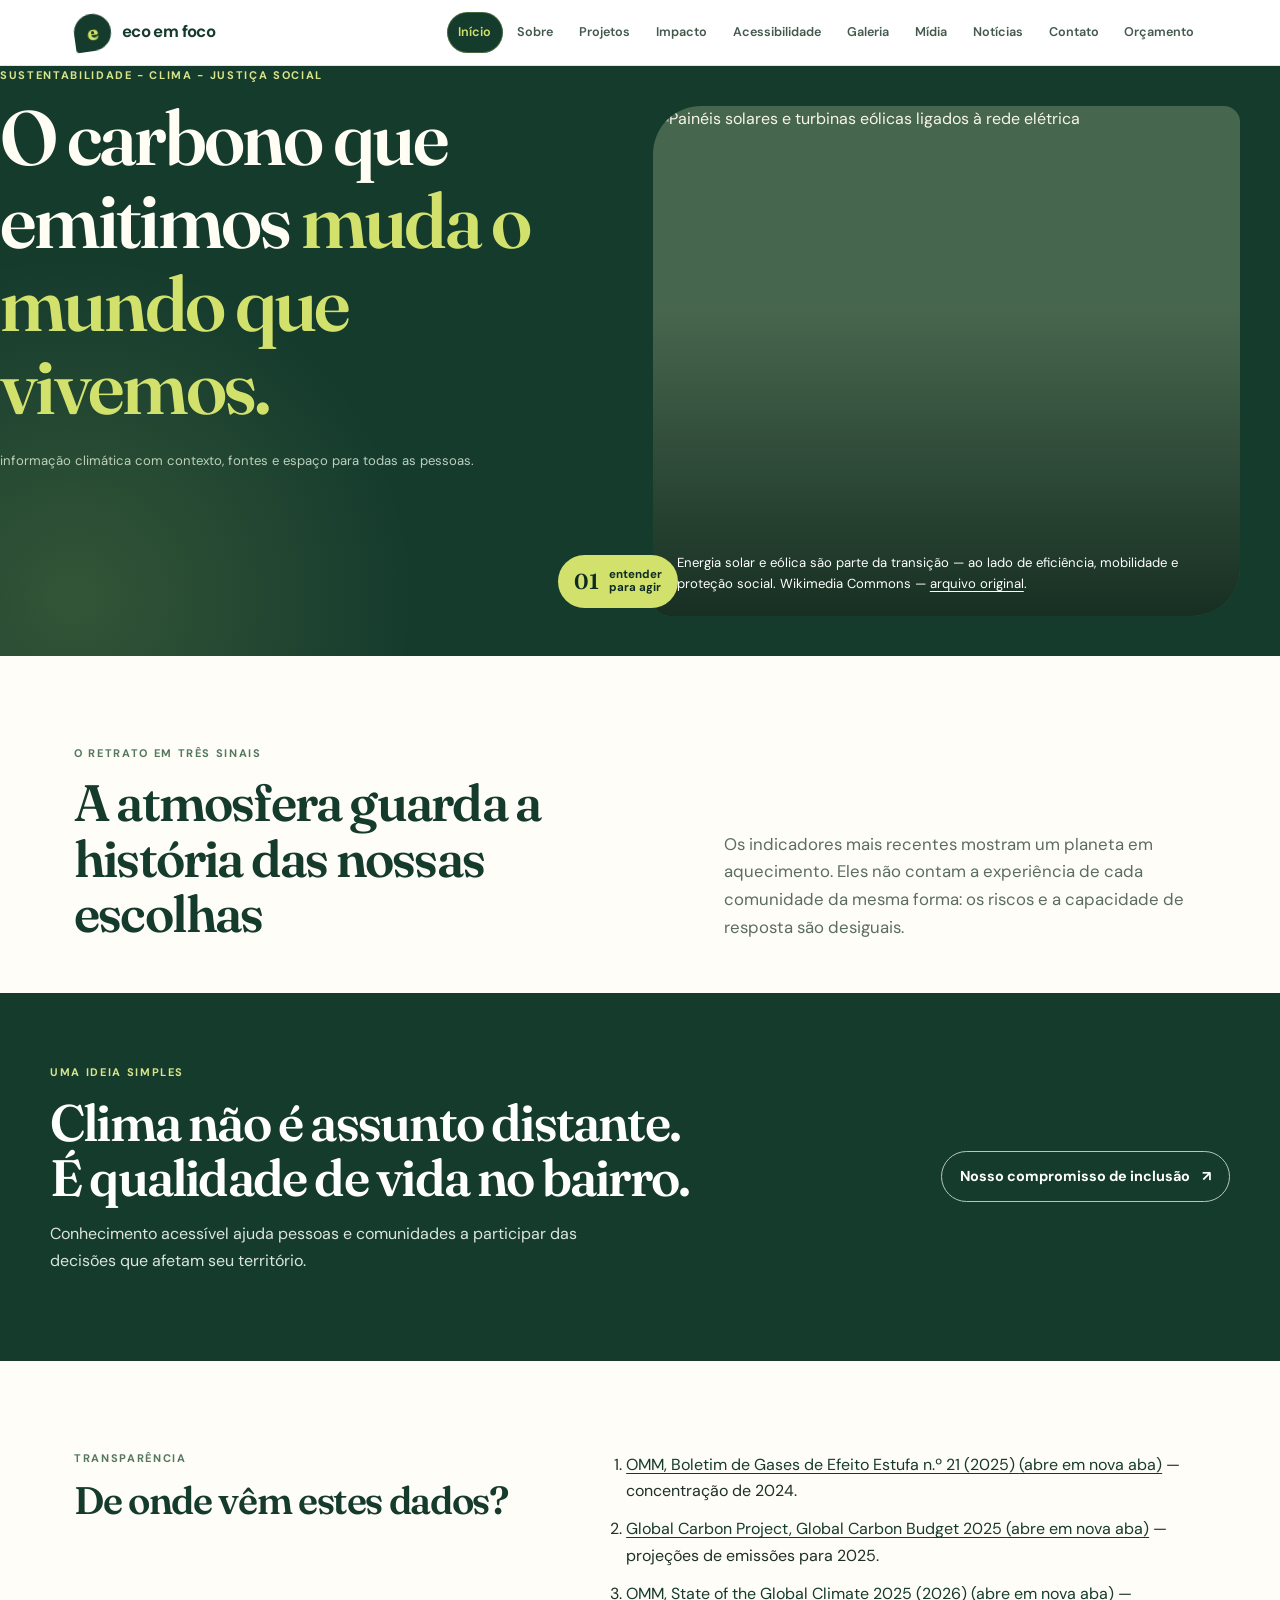
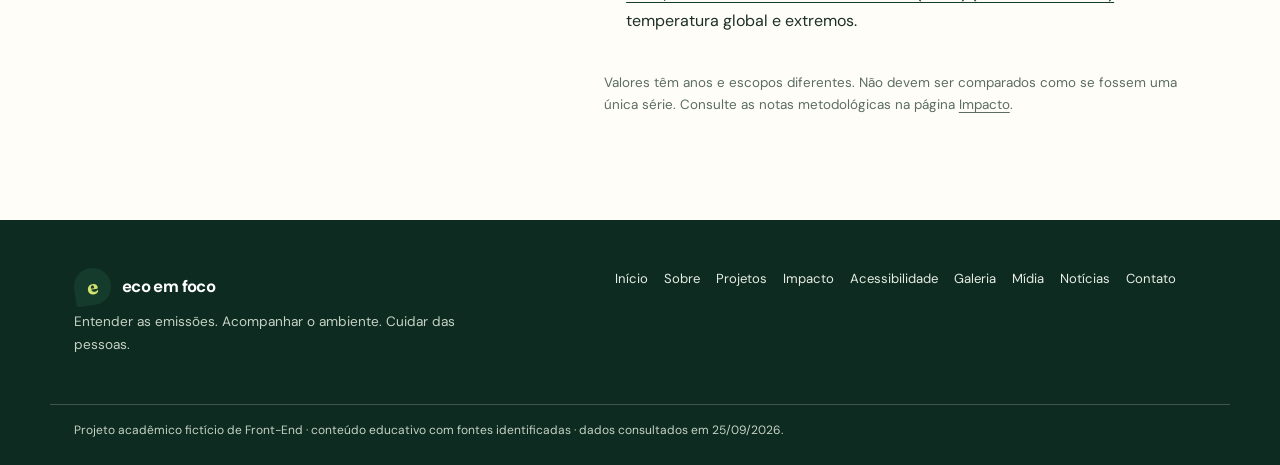
==== index.html @ b11e83d2 "adicionado link para orcamento" ====
<!doctype html>
<html lang="pt-BR">
  <head>

    <meta charset="utf-8" />
    <meta name="viewport" content="width=device-width, initial-scale=1" />
    <meta
      name="description"
      content="Eco em Foco: educação sobre emissões de carbono, ambiente e impacto social."
    />
    
    <meta name="theme-color" content="#153b2d" />
    <title>Início | Eco em Foco</title>

    <link rel="stylesheet" href="css/styles.css" />
    </head>
  <body>
    <a class="skip-link" href="#conteudo">Ir para o conteúdo principal</a>

    <header class="site-header">
      <div class="header-inner">
        <a
          class="brand"
          href="index.html"
          aria-label="Eco em Foco, página inicial"
          ><span class="brand-mark" aria-hidden="true">e</span
          ><span class="brand-text">eco em foco</span></a
        >
        <details class="mobile-nav" open>
          <summary>Menu de navegação</summary>
          <nav
            class="main-nav"
            id="menu-principal"
            aria-label="Navegação principal"
          >
            <a href="index.html" aria-current="page">Início</a>
            <a href="sobre.html">Sobre</a>
            <a href="projetos.html">Projetos</a>
            <a href="impacto.html">Impacto</a>
            <a href="acessibilidade.html">Acessibilidade</a>
            <a href="galeria.html">Galeria</a>
            <a href="midia.html">Mídia</a>
            <a href="noticias.html">Notícias</a>
            <a href="contato.html">Contato</a>
             <a href="orcamento_hospedagem.html">Orçamento</a>
          </nav>
        </details>
      </div>
    </header>
    <main id="conteudo" tabindex="-1">
      <section class="hero" aria-labelledby="hero-title">

        <div class="hero-title">
          <p class="eyebrow">Sustentabilidade - Clima - Justiça social</p>

          <h1 id="hero-title">
            O carbono que emitimos <em>muda o mundo que vivemos.</em>
          </h1>

          <p class="hero-note">
            informação climática com contexto, fontes e espaço para todas as
            pessoas.
          </p>
        </div>

        <figure class="hero-photo">
          <img
            src="https://commons.wikimedia.org/wiki/Special:FilePath/Renewable_Energy_on_the_Grid.jpg"
            alt="Painéis solares e turbinas eólicas ligados à rede elétrica"
            width="886"
            height="621"
          />
          <figcaption>
            Energia solar e eólica são parte da transição — ao lado de
            eficiência, mobilidade e proteção social.
            Wikimedia Commons —
            <a
              href="https://commons.wikimedia.org/wiki/File:Renewable_Energy_on_the_Grid.jpg"
              >arquivo original</a
            >.
          </figcaption>
        </figure>

        <p class="hero-stamp">
          <span aria-hidden="true">01</span
          ><span>entender<br />para agir</span>
        </p>
      </section>
      <section class="section intro-grid" aria-labelledby="intro-title">
        <div>
          <p class="eyebrow eyebrow-dark">O retrato em três sinais</p>
          <h2 id="intro-title">
            A atmosfera guarda a história das nossas escolhas
          </h2>
        </div>

        <p class="section-lede">
          Os indicadores mais recentes mostram um planeta em aquecimento. Eles
          não contam a experiência de cada comunidade da mesma forma: os riscos
          e a capacidade de resposta são desiguais.
        </p>
      </section>
      <section class="section dark-band" aria-labelledby="clima-bairro-title">
        <div>
          <p class="eyebrow">Uma ideia simples</p>
          <h2 id="clima-bairro-title">
            Clima não é assunto distante. É qualidade de vida no bairro.
          </h2>
          <p>
            Conhecimento acessível ajuda pessoas e comunidades a participar das
            decisões que afetam seu território.
          </p>
        </div>
        <a class="button button-outline" href="acessibilidade.html"
          >Nosso compromisso de inclusão <span aria-hidden="true">↗</span></a
        >
      </section>

      <section
        class="section source-strip"
        id="fontes"
        aria-labelledby="sources-title"
      >
        <div>
          <p class="eyebrow eyebrow-dark">Transparência</p>
          <h2 id="sources-title">De onde vêm estes dados?</h2>
        </div>
        <ol class="source-list">
          <li>
            <a
              href="https://wmo.int/resources/publication-series/greenhouse-gas-bulletin/wmo-greenhouse-gas-bulletin-no-21"
              target="_blank"
              rel="noopener noreferrer"
              >OMM, Boletim de Gases de Efeito Estufa n.º 21 (2025)
              <span class="visually-hidden">(abre em nova aba)</span></a
            >
            — concentração de 2024.
          </li>
          <li>
            <a
              href="https://globalcarbonbudget.org/fossil-fuel-co2-emissions-hit-record-high-in-2025/"
              target="_blank"
              rel="noopener noreferrer"
              >Global Carbon Project, Global Carbon Budget 2025
              <span class="visually-hidden">(abre em nova aba)</span></a
            >
            — projeções de emissões para 2025.
          </li>
          <li>
            <a
              href="https://wmo.int/publication-series/state-of-global-climate/state-of-global-climate-2025"
              target="_blank"
              rel="noopener noreferrer"
              >OMM, State of the Global Climate 2025 (2026)
              <span class="visually-hidden">(abre em nova aba)</span></a
            >
            — temperatura global e extremos.
          </li>
        </ol>
        <p class="small-note">
          Valores têm anos e escopos diferentes. Não devem ser comparados como
          se fossem uma única série. Consulte as notas metodológicas na página
          <a href="impacto.html">Impacto</a>.
        </p>
      </section>
    </main>

    <footer class="site-footer">
      <div class="footer-inner">
        <div>
          <a
            class="brand footer-brand"
            href="index.html"
            aria-label="Eco em Foco, página inicial"
            ><span class="brand-mark" aria-hidden="true">e</span
            ><span class="brand-text">eco em foco</span></a
          >
          <p>
            Entender as emissões. Acompanhar o ambiente. Cuidar das pessoas.
          </p>
        </div>

        <nav class="footer-links" aria-label="Navegação no rodapé">
          <a href="index.html" aria-current="page">Início</a>
          <a href="sobre.html">Sobre</a>
          <a href="projetos.html">Projetos</a>
          <a href="impacto.html">Impacto</a>
          <a href="acessibilidade.html">Acessibilidade</a>
          <a href="galeria.html">Galeria</a>
          <a href="midia.html">Mídia</a>
          <a href="noticias.html">Notícias</a>
          <a href="contato.html">Contato</a>
        </nav>
      </div>
      <div class="footer-bottom">
        Projeto acadêmico fictício de Front-End · conteúdo educativo com fontes
        identificadas · dados consultados em 25/09/2026.
      </div>
    </footer>
  </body>
</html>
---- css/styles.css ----
/*
  Eco em Foco — CSS global
  Este arquivo organiza a aparência do site em blocos.
  Cada seção abaixo explica uma parte da página e como ela funciona.
*/

/*
  1) Importação de fontes e variáveis
  Aqui definimos a paleta de cores e os tipos usados no projeto.
  O tema é verde e terracota, com sensação de natureza, clima e acolhimento.
*/
@import url('https://fonts.googleapis.com/css2?family=DM+Sans:wght@400;500;600;700&family=Fraunces:opsz,wght@9..144,500;9..144,600;9..144,700&display=swap');

:root {
  --forest: #153b2d;
  --forest-deep: #0e2b21;
  --leaf: #53785e;
  --cream: #f6f3e9;
  --paper: #fffdf7;
  --mist: #e8eee5;
  --ink: #1d3027;
  --muted: #5b6d62;
  --lime: #d2e16c;
  --rust: #b95d3f;
  --line: #d5ddcf;
  --serif: 'Fraunces', Georgia, serif;
  --sans: 'DM Sans', Arial, sans-serif;
  --content: 1180px;
  --ease: cubic-bezier(.23, 1, .32, 1);
}

/*
  2) Reset e base da página
  Este bloco limpa margens e paddings padrões do navegador.
  Também define a fonte principal e a cor de fundo do site.
*/
* {
  box-sizing: border-box;
}

html {
  scroll-behavior: smooth;
  scroll-padding-top: 6rem;
}

body {
  margin: 0;
  background: var(--paper);
  color: var(--ink);
  font: 400 16px/1.65 var(--sans);
}

img,
video,
iframe {
  max-width: 100%;
}

img {
  display: block;
}

a {
  color: inherit;
  text-underline-offset: .2em;
}

button,
input,
select,
textarea {
  font: inherit;
}

button,
a,
input,
select,
textarea {
  touch-action: manipulation;
}

:focus-visible {
  outline: 3px solid #a14827;
  outline-offset: 4px;
  border-radius: 3px;
}

::selection {
  background: var(--lime);
  color: var(--forest-deep);
}

/*
  3) Skip link
  Esse atalho ajuda quem usa teclado a pular direto para o conteúdo principal.
  Sem ele, a navegação por teclado fica mais cansativa.
*/
.skip-link {
  position: absolute;
  left: 1rem;
  top: -8rem;
  z-index: 100;
  background: var(--lime);
  color: var(--forest-deep);
  padding: .8rem 1rem;
  font-weight: 700;
}

.skip-link:focus {
  top: 1rem;
}

/*
  4) Cabeçalho e navegação principal
  O header fica fixo no topo para manter o menu sempre acessível.
*/
.site-header {
  position: sticky;
  top: 0;
  z-index: 30;
  background: rgba(255, 255, 255, 0.96);
  border-bottom: 1px solid rgba(19, 61, 47, 0.12);
  backdrop-filter: blur(12px);
}

.header-inner {
  max-width: var(--content);
  margin: auto;
  /* O padding cria espaço entre o conteúdo e as bordas do cabeçalho. */
  padding: .75rem 1.5rem;
  /* O display flex coloca a marca e o menu na mesma linha. */
  display: flex;
  /* align-items center alinha os elementos pelo centro vertical. */
  align-items: center;
  /* Separa a marca do menu e distribui o espaço disponível. */
  justify-content: space-between;
  gap: 2rem;
}

.brand {
  /* inline-flex mantém a marca em linha e permite alinhar seus elementos internos. */
  display: inline-flex;
  align-items: center;
  /* gap cria distância entre o símbolo e o nome do site. */
  gap: .7rem;
  /* margin-right auto empurra o menu para o lado direito. */
  margin-right: auto;
  text-decoration: none;
  color: var(--forest);
  font-weight: 700;
  letter-spacing: -.04em;
}

.brand-mark {
  display: grid;
  place-items: center;
  width: 2.3rem;
  height: 2.3rem;
  border-radius: 50% 50% 50% 8%;
  background: var(--forest);
  color: var(--lime);
  font: 700 1.3rem var(--serif);
  transform: rotate(-8deg);
}

.brand-text {
  font-size: 1.05rem;
}

.main-nav {
  /* flex organiza os links do menu lado a lado. */
  display: flex;
  align-items: center;
  /* gap controla o pequeno espaço entre cada link. */
  gap: .18rem;
}

.main-nav a {
  /* padding aumenta a área clicável do link. */
  padding: .62rem .72rem;
  /* Um valor grande deixa as bordas do link arredondadas. */
  border-radius: 99px;
  color: #43594c;
  text-decoration: none;
  font-size: .79rem;
  font-weight: 600;
  transition: background .18s var(--ease), color .18s var(--ease), box-shadow .18s var(--ease);
}

.main-nav a:hover {
  background: var(--mist);
  color: var(--forest);
}

.main-nav a[aria-current="page"] {
  background: var(--forest);
  color: var(--lime);
  box-shadow: inset 0 0 0 1px rgba(210, 225, 108, .25);
}

.main-nav a[aria-current="page"]:hover {
  background: var(--forest);
  color: var(--lime);
}

.nav-toggle {
  display: none;
  border: 1px solid var(--line);
  border-radius: 99px;
  padding: .58rem .85rem;
  background: var(--paper);
  color: var(--forest);
  font-weight: 700;
}

/*
  5) Tipografia e layout geral
  Aqui ajustamos títulos, parágrafos, rótulos e limites de largura das seções.
  Isso cria uma leitura mais confortável e uniforme em todas as páginas.
*/
main {
  min-height: 60vh;
}

.container {
  width: min(var(--content), 100% - 3rem);
  margin-inline: auto;
}

.eyebrow {
  margin: 0 0 .85rem;
  color: #d9e58a;
  font-size: .69rem;
  font-weight: 700;
  letter-spacing: .15em;
  text-transform: uppercase;
}

.eyebrow-dark {
  color: var(--leaf);
}

h1,
h2,
h3 {
  font-family: var(--serif);
  font-weight: 600;
  line-height: 1.08;
  letter-spacing: -.035em;
  color: var(--forest);
}

h1 {
  font-size: clamp(2.8rem, 6.1vw, 5.4rem);
  max-width: 16ch;
  margin: .2rem 0 1.3rem;
}

h2 {
  font-size: clamp(2rem, 4vw, 3.2rem);
  margin: .25rem 0 1rem;
}

h3 {
  font-size: 1.45rem;
  margin: .3rem 0 .7rem;
}

p {
  margin: .4rem 0 1rem;
}

.small-note {
  color: var(--muted);
  font-size: .84rem;
}

.section {
  max-width: var(--content);
  margin: 0 auto;
  padding: 5.5rem 1.5rem;
}

.page-hero {
  max-width: var(--content);
  margin: auto;
  padding: 5.2rem 1.5rem 3.2rem;
  background: radial-gradient(ellipse at 88% 12%, rgba(210, 225, 108, .28), transparent 34%);
}

.page-hero h1 {
  font-size: clamp(2.7rem, 5.5vw, 4.6rem);
  max-width: 18ch;
}

.page-intro {
  max-width: 62ch;
  color: var(--muted);
  font-size: 1.12rem;
}

/*
  6) Hero da página inicial
  O hero é o grande bloco de apresentação do site.
  Ele combina texto, imagem e etiqueta para dar visibilidade ao tema principal.
*/
.hero {
  position: relative;
  overflow: hidden;
  /* O grid divide o hero em uma área de texto e outra de imagem. */
  display: grid;
  grid-template-columns: 1.02fr .98fr;
  /* min-height evita que o bloco fique baixo demais em telas grandes. */
  min-height: 590px;
  background: var(--forest);
  color: #f8f5e9;
}

.hero::before {
  content: "";
  position: absolute;
  inset: 0 52% 0 0;
  background: radial-gradient(circle at 12% 90%, rgba(210, 225, 108, .16), transparent 45%);
  pointer-events: none;
}

.hero-copy {
  position: relative;
  z-index: 1;
  align-self: center;
  max-width: 760px;
  padding: 5rem max(2rem, calc((100vw - var(--content)) / 2)) 5rem max(1.5rem, calc((100vw - var(--content)) / 2));
}

.hero h1 {
  color: #fffdf4;
  max-width: 11ch;
  font-size: clamp(3rem, 6vw, 5.6rem);
}

.hero h1 em {
  color: var(--lime);
  font-style: normal;
}

.hero-lede {
  max-width: 50ch;
  color: #e4ecde;
  font-size: 1.08rem;
}

.hero-actions {
  display: flex;
  align-items: center;
  flex-wrap: wrap;
  gap: 1.2rem;
  margin: 1.8rem 0;
}

.hero-note {
  color: #becfc0;
  font-size: .82rem;
}

.hero-photo {
  position: relative;
  min-height: 470px;
  margin: 2.5rem 2.5rem 2.5rem 0;
  overflow: hidden;
  border-radius: 3rem 1rem 3rem 1rem;
  background: #47664e;
}

.hero-photo::after {
  content: "";
  position: absolute;
  inset: 40% 0 0;
  background: linear-gradient(transparent, rgba(7, 29, 20, .75));
}

.hero-photo img {
  width: 100%;
  height: 100%;
  position: absolute;
  inset: 0;
  object-fit: cover;
}

.hero-photo figcaption {
  position: absolute;
  z-index: 1;
  left: 1.5rem;
  right: 1.5rem;
  bottom: 1.3rem;
  color: white;
  font-size: .82rem;
}

.hero-stamp {
  position: absolute;
  right: 47%;
  bottom: 2rem;
  z-index: 2;
  display: flex;
  align-items: center;
  gap: .65rem;
  padding: .8rem 1rem;
  background: var(--lime);
  color: var(--forest-deep);
  border-radius: 999px;
  font-size: .72rem;
  font-weight: 700;
  line-height: 1.15;
}

.hero-stamp span:first-child {
  font: 600 1.35rem var(--serif);
}

/*
  7) Botões e links de ação
  Esses estilos deixam ações importantes destacadas e fáceis de clicar.
  Eles servem para chamar atenção para páginas, links e chamadas de ação.
*/
.button {
  display: inline-flex;
  align-items: center;
  justify-content: center;
  gap: .7rem;
  min-height: 48px;
  padding: .78rem 1.15rem;
  border: 1px solid transparent;
  border-radius: 99px;
  font-size: .9rem;
  font-weight: 700;
  text-decoration: none;
  cursor: pointer;
  transition: transform .16s var(--ease), background .18s var(--ease), color .18s var(--ease);
}

.button:active {
  transform: scale(.97);
}

.button-light {
  background: var(--lime);
  color: var(--forest-deep);
}

.button-light:hover {
  background: #e2ee90;
}

.button-dark {
  background: var(--forest);
  color: #fff;
}

.button-dark:hover {
  background: #275640;
}

.button-outline {
  border-color: #b4c9b7;
  color: white;
  background: transparent;
}

.button-outline:hover {
  background: rgba(255, 255, 255, .1);
}

.text-link {
  font-weight: 700;
  text-decoration: none;
}

.text-link-light {
  color: white;
}

.arrow-link {
  display: inline-flex;
  gap: .5rem;
  color: var(--forest);
  font-weight: 700;
  text-decoration: none;
}

.arrow-link:hover,
.rich-copy a:hover {
  text-decoration: underline;
}

/*
  8) Cartões e métricas
  Essa parte organiza dados e blocos de informação em cartões.
  É útil para mostrar indicadores, valores e conteúdos em coluna visualmente equilibrada.
*/
.intro-grid {
  display: grid;
  grid-template-columns: 1fr .8fr;
  gap: 3rem;
  align-items: end;
  padding-bottom: 2.2rem;
}

.intro-grid h2 {
  max-width: 18ch;
}

.section-lede {
  max-width: 55ch;
  color: var(--muted);
  font-size: 1.05rem;
}

.metrics {
  max-width: var(--content);
  margin: 0 auto;
  padding: 0 1.5rem 4.5rem;
  display: grid;
  grid-template-columns: repeat(3, 1fr);
  gap: 1rem;
}

.metric-card {
  position: relative;
  padding: 1.7rem;
  background: #f2f4eb;
  border-radius: 1.1rem;
  min-height: 255px;
}

.metric-card-accent {
  background: var(--forest);
  color: #f8f5e9;
}

.metric-index {
  display: block;
  color: var(--leaf);
  font-size: .68rem;
  font-weight: 700;
  letter-spacing: .13em;
  text-transform: uppercase;
}

.metric-card-accent .metric-index {
  color: var(--lime);
}

.metric-card strong {
  display: block;
  margin: .8rem 0 .4rem;
  color: var(--forest);
  font: 600 clamp(2.5rem, 4vw, 3.7rem)/1 var(--serif);
  letter-spacing: -.05em;
}

.metric-card-accent strong {
  color: #fff;
}

.metric-card strong small {
  font: 500 .36em var(--sans);
  letter-spacing: 0;
}

.metric-card p {
  max-width: 33ch;
  color: var(--muted);
  font-size: .9rem;
}

.metric-card-accent p {
  color: #dce6da;
}

.metric-card > a {
  font-size: .8rem;
  font-weight: 700;
  text-decoration: none;
}

.metric-card sup {
  position: absolute;
  right: 1.5rem;
  bottom: 1.5rem;
}

/*
  9) Faixas de destaque e blocos de chamada
  Essas seções ajudam a separar uma ideia forte do restante do conteúdo.
  Eles servem para reforçar valores ambientais e sociais.
*/
.split-callout {
  display: grid;
  grid-template-columns: .28fr 1fr;
  gap: 2rem;
  align-items: start;
  padding-top: 4rem;
  padding-bottom: 5.5rem;
}

.split-callout h2 {
  max-width: 21ch;
}

.split-callout p:not(.eyebrow) {
  max-width: 68ch;
  color: var(--muted);
}

.callout-mark {
  display: grid;
  place-items: center;
  width: 4.5rem;
  height: 4.5rem;
  border-radius: 50%;
  background: var(--lime);
  color: var(--forest);
  font: 2rem var(--serif);
}

.dark-band {
  max-width: none;
  padding: 4.4rem max(1.5rem, calc((100vw - var(--content)) / 2));
  background: var(--forest);
  color: white;
  display: flex;
  align-items: center;
  justify-content: space-between;
  gap: 2rem;
}

.dark-band h2 {
  max-width: 19ch;
  color: white;
}

.dark-band p:not(.eyebrow) {
  max-width: 52ch;
  color: #dbe5db;
}

.source-strip {
  display: grid;
  grid-template-columns: .8fr 1fr;
  gap: 1rem 3rem;
}

.source-strip h2 {
  font-size: 2.4rem;
}

.source-list {
  margin: .2rem 0;
  padding-left: 1.4rem;
}

.source-list li {
  margin: 0 0 .75rem;
}

.source-list a {
  color: var(--forest);
}

.source-strip .small-note {
  grid-column: 2;
}

/*
  10) Blocos de texto e lista de valores
  Ficam aqui os estilos das páginas “Sobre”, “Projetos” e similares.
  O objetivo é manter textos legíveis e bem estruturados.
*/
.about-layout,
.two-column {
  display: grid;
  grid-template-columns: .8fr 1fr;
  gap: 4rem;
  align-items: start;
}

.about-layout h2,
.two-column h2 {
  max-width: 15ch;
}

.rich-copy {
  max-width: 68ch;
  color: #42564a;
}

.rich-copy p {
  margin-top: 0;
  margin-bottom: 1.2rem;
}

.values-grid {
  display: grid;
  grid-template-columns: repeat(3, 1fr);
  gap: 1rem;
  padding-top: 1rem;
}

.values-grid article {
  padding: 1.6rem;
  border-top: 2px solid var(--leaf);
  background: linear-gradient(180deg, #eff3e9, transparent);
}

.value-number {
  color: var(--rust);
  font-size: .75rem;
  font-weight: 700;
  letter-spacing: .12em;
}

.quote-panel {
  max-width: none;
  background: var(--mist);
  text-align: center;
  padding-inline: max(1.5rem, calc((100vw - 860px) / 2));
}

.quote-panel blockquote {
  margin: 0;
  color: var(--forest);
  font: 500 clamp(1.8rem, 4vw, 3rem)/1.2 var(--serif);
}

.quote-panel p {
  margin: 1.2rem 0 0;
  color: var(--muted);
  font-size: .85rem;
}

.check-list {
  list-style: none;
  padding: 0;
  margin: 0;
}

.check-list li {
  padding: .85rem 0 .85rem 2rem;
  border-bottom: 1px solid var(--line);
  position: relative;
}

.check-list li::before {
  content: "✓";
  position: absolute;
  left: 0;
  color: var(--leaf);
  font-weight: 700;
}

/*
  11) Projetos e cards de ação
  Esse bloco formata cartões de propostas e ideias de projeto.
  O destaque visual ajuda a diferenciar uma ideia principal das demais.
*/
.project-grid {
  display: grid;
  grid-template-columns: repeat(2, 1fr);
  gap: 1rem;
  padding-top: 1rem;
}

.project-card {
  position: relative;
  padding: 2rem;
  background: #f0f3e9;
  border-radius: 1.25rem;
}

.project-feature {
  grid-row: span 2;
  background: var(--forest);
  color: white;
}

.project-feature h2 {
  color: white;
  font-size: 2.6rem;
}

.project-feature p,
.project-feature li {
  color: #e3ebde;
}

.project-tag {
  color: var(--leaf);
  font-size: .68rem;
  font-weight: 700;
  letter-spacing: .13em;
}

.project-feature .project-tag {
  color: var(--lime);
}

.project-symbol {
  margin: 1.3rem 0;
  color: var(--rust);
  font: 3rem var(--serif);
}

.project-feature .project-symbol {
  color: var(--lime);
}

.project-card ul {
  padding-left: 1.2rem;
}

.impact-label {
  margin-top: 1.2rem;
  padding-top: 1rem;
  border-top: 1px solid rgba(21, 59, 45, .2);
  font-weight: 600;
  font-size: .88rem;
}

.project-feature .impact-label {
  border-color: rgba(255, 255, 255, .25);
}

.action-note {
  max-width: none;
  background: var(--rust);
  color: white;
  padding-inline: max(1.5rem, calc((100vw - var(--content)) / 2));
}

.action-note h2 {
  max-width: 20ch;
  color: white;
}

.action-note p:not(.eyebrow) {
  max-width: 62ch;
  color: #fff0e9;
}

/*
  12) Tabelas e visualização de dados
  Esta seção deixa tabelas de impacto e orçamento mais legíveis e responsivas.
  O scroll horizontal em telas pequenas evita quebra visual.
*/
.data-overview {
  padding-top: 1rem;
}

.data-note {
  max-width: var(--content);
  margin: 0 auto 1.5rem;
  padding: 1.2rem 1.4rem;
  border-left: 4px solid var(--rust);
  background: #f7eee8;
}

.data-note p {
  margin: .3rem 0 0;
  color: #55483e;
}

.table-wrap {
  overflow-x: auto;
  border: 1px solid var(--line);
  border-radius: .9rem;
  background: white;
}

.table-wrap table {
  width: 100%;
  min-width: 760px;
  border-collapse: collapse;
  text-align: left;
}

.table-wrap caption {
  text-align: left;
  padding: 1.1rem 1.2rem;
  color: var(--forest);
  font: 600 1.2rem var(--serif);
}

th,
td {
  padding: 1rem 1.1rem;
  border-top: 1px solid var(--line);
  vertical-align: top;
}

thead th {
  background: var(--forest);
  color: white;
  font-size: .78rem;
  letter-spacing: .04em;
}

tbody th {
  min-width: 160px;
  color: var(--forest);
  font-weight: 700;
}

td {
  color: #42564a;
  font-size: .9rem;
}

td a {
  color: var(--forest);
  font-weight: 600;
}

.impact-context {
  display: grid;
  grid-template-columns: .8fr 1fr;
  gap: 4rem;
}

.impact-context h2 {
  max-width: 15ch;
}

.methodology {
  padding-top: 2rem;
}

.methodology > h2 {
  font-size: 2.4rem;
}

.method-grid {
  display: grid;
  grid-template-columns: repeat(3, 1fr);
  gap: 1rem;
  margin-top: 1.4rem;
}

.method-grid article {
  padding: 1.25rem;
  background: var(--mist);
  border-radius: .9rem;
}

.method-grid p {
  color: var(--muted);
  font-size: .9rem;
}

/*
  13) Acessibilidade e inclusão
  Esses estilos são pensados para apresentar conteúdo mais claro e acessível.
  O objetivo é facilitar leitura, foco e compreensão em diferentes contextos.
*/
.access-intro {
  display: grid;
  grid-template-columns: .5fr 1fr;
  align-items: center;
  gap: 3rem;
}

.access-number {
  display: grid;
  place-items: center;
  aspect-ratio: 1;
  border-radius: 50%;
  background: var(--forest);
  color: var(--lime);
  font: 600 clamp(2rem, 4vw, 3.7rem) var(--serif);
}

.access-intro h2 {
  max-width: 18ch;
}

.access-grid {
  display: grid;
  grid-template-columns: repeat(3, 1fr);
  gap: 1rem;
  padding-top: 1rem;
}

.access-grid article {
  padding: 1.5rem;
  background: #f0f3e9;
  border-radius: 1rem;
}

.access-grid p {
  color: var(--muted);
  font-size: .9rem;
}

.access-icon {
  color: var(--rust);
  font: 1.6rem var(--serif);
}

.access-next {
  max-width: none;
  background: var(--mist);
  padding-inline: max(1.5rem, calc((100vw - var(--content)) / 2));
}

.access-next ol {
  max-width: 70ch;
  padding-left: 1.5rem;
}

.access-next li {
  padding: .35rem 0;
}

/*
  14) Galeria e mídia
  Esses estilos dão destaque a imagens e vídeos sem perder a leitura e a acessibilidade.
  O espaço, o contraste e o ajuste de tamanho ajudam a manter a estética limpa.
*/
.gallery-grid {
  display: grid;
  grid-template-columns: repeat(2, 1fr);
  gap: 1.2rem;
  padding-top: 1rem;
}

.gallery-item {
  margin: 0;
  overflow: hidden;
  border-radius: 1.1rem;
  background: var(--mist);
}

.gallery-item img {
  width: 100%;
  height: 340px;
  object-fit: cover;
  transition: transform .5s var(--ease);
}

.gallery-item:hover img {
  transform: scale(1.025);
}

.gallery-wide {
  grid-column: 1 / -1;
}

.gallery-wide img {
  height: 460px;
}

.gallery-item figcaption {
  display: grid;
  gap: .3rem;
  padding: 1rem 1.2rem;
}

.gallery-item figcaption strong {
  color: var(--forest);
}

.gallery-item figcaption span {
  color: var(--muted);
  font-size: .8rem;
}

.gallery-note {
  padding-top: 1rem;
}

.media-layout {
  display: grid;
  grid-template-columns: 1fr 1fr;
  gap: 1.2rem;
  padding-top: 1rem;
}

.media-card {
  padding: 1.4rem;
  background: var(--mist);
  border-radius: 1rem;
}

.media-heading {
  margin-bottom: 1rem;
}

.media-heading h2 {
  font-size: 1.8rem;
}

.media-card video {
  width: 100%;
  max-height: 430px;
  aspect-ratio: 16 / 9;
  object-fit: contain;
  background: #17231e;
  border-radius: .65rem;
}

.media-card audio {
  width: 100%;
  margin: 1.2rem 0;
}

.transcript {
  padding: .9rem 1rem;
  background: rgba(255, 255, 255, .72);
  border-radius: .6rem;
  font-size: .88rem;
}

.credit-line {
  font-size: .78rem;
  color: var(--muted);
}

.embed-section {
  border: #aca544;
  display: grid;
  grid-template-columns: .85fr 1.15fr;
  gap: 3rem;
  align-items: center;
}

.embed-section h2 {
  font-size: 2.3rem;
}

.video-frame {
  aspect-ratio: 16 / 9;
  border-radius: 1rem;
  overflow: hidden;
  background: #17231e;
}

.video-frame iframe {
  width: 100%;
  height: 100%;
  border: 0;
}

/*
  15) Notícias e contato
  Aqui ficam estilos de listas editoriais e formulários.
  O objetivo é deixar texto informativo e campos de entrada claros.
*/
.news-list {
  padding-top: 1rem;
}

.news-card {
  display: grid;
  grid-template-columns: 110px 1fr;
  gap: 2rem;
  padding: 2.1rem 0;
  border-bottom: 1px solid var(--line);
}

.news-date {
  display: grid;
  align-content: start;
  gap: .2rem;
  color: var(--rust);
}

.news-date span:first-child {
  font: 600 3rem/1 var(--serif);
}

.news-date span:last-child {
  font-size: .65rem;
  font-weight: 700;
  letter-spacing: .12em;
}

.news-card h2 {
  font-size: 2rem;
  max-width: 26ch;
}

.news-card p:not(.eyebrow) {
  max-width: 75ch;
  color: #4a5e51;
}

.news-card a {
  color: var(--forest);
  font-weight: 700;
}

.news-card .small-note {
  font-size: .8rem;
}

.news-footer {
  padding-top: 3rem;
}

.contact-layout {
  display: grid;
  grid-template-columns: .7fr 1.3fr;
  gap: 4rem;
  padding-top: 1rem;
  align-items: start;
}

.contact-aside {
  position: sticky;
  top: 6rem;
}

.contact-aside h2 {
  font-size: 2.4rem;
}

.contact-aside a {
  color: var(--forest);
  font-weight: 700;
}

.team-note {
  margin-top: 2.5rem;
  padding: 1rem;
  background: var(--mist);
  border-radius: .8rem;
}

.team-note h3 {
  font-size: 1.2rem;
}

.contact-form {
  padding: 1.7rem;
  background: #f1f3eb;
  border-radius: 1rem;
}

.form-row {
  display: grid;
  grid-template-columns: 1fr 1fr;
  gap: 1rem;
}

.form-field {
  display: grid;
  gap: .4rem;
  margin-bottom: 1rem;
}

.form-field label,
.form-consent label {
  font-size: .85rem;
  font-weight: 700;
  color: var(--forest);
}

input,
select,
textarea {
  width: 100%;
  min-height: 48px;
  padding: .7rem .8rem;
  border: 1px solid #9aaa9a;
  border-radius: .45rem;
  background: white;
  color: var(--ink);
}

textarea {
  min-height: 140px;
  resize: vertical;
}

.form-field small {
  font-size: .75rem;
  color: var(--muted);
}

.form-consent {
  display: flex;
  align-items: flex-start;
  gap: .7rem;
  margin: .6rem 0 1.1rem;
}

.form-consent input {
  width: 1.2rem;
  min-width: 1.2rem;
  min-height: 1.2rem;
  margin: .15rem 0;
}

.form-consent label {
  font-weight: 500;
  line-height: 1.45;
}

.form-feedback {
  min-height: 1.6rem;
  margin: .8rem 0 0;
  color: var(--forest);
  font-weight: 700;
}

/*
  16) Orçamento e documentação
  Esses estilos ajudam a separar textos explicativos de tabelas de valores.
  Também deixam a apresentação de dados mais clara para estudo.
*/
.budget-note {
  padding-top: 1rem;
  padding-bottom: 1rem;
}

.budget-note strong {
  color: var(--forest);
}

.budget-note p {
  max-width: 90ch;
  color: var(--muted);
}

.budget-table-wrap {
  padding-top: 0;
}

.budget-table-wrap .table-wrap table {
  min-width: 940px;
}

.budget-table-wrap td {
  min-width: 170px;
}

.budget-sources {
  padding-top: 1rem;
}

.budget-sources ol {
  padding-left: 1.3rem;
}

.budget-sources li {
  margin: .5rem 0;
}

.budget-sources a {
  color: var(--forest);
}

code {
  padding: .12rem .32rem;
  background: #ebeee6;
  border-radius: .25rem;
}

/*
  17) Rodapé
  O rodapé fecha o layout com navegação e informações sobre o projeto.
  Ele repete caminhos importantes e reforça o caráter educativo do site.
*/
.site-footer {
  background: var(--forest-deep);
  color: #e6ede5;
}

.footer-inner {
  max-width: var(--content);
  margin: auto;
  padding: 3rem 1.5rem 2rem;
  display: grid;
  grid-template-columns: 1fr 1.2fr;
  gap: 3rem;
}

.footer-brand {
  color: white;
}

.footer-inner p {
  max-width: 46ch;
  color: #c5d2c5;
  font-size: .85rem;
}

.footer-links {
  display: flex;
  flex-wrap: wrap;
  align-content: start;
  gap: .4rem 1rem;
}

.footer-links a {
  color: #e6ede5;
  font-size: .82rem;
  text-decoration: none;
}

.footer-links a:hover {
  text-decoration: underline;
}

.footer-bottom {
  max-width: var(--content);
  margin: auto;
  padding: 1rem 1.5rem 1.5rem;
  border-top: 1px solid rgba(255, 255, 255, .2);
  color: #c5d2c5;
  font-size: .75rem;
}

/*
  18) Responsividade
  Esse bloco ajusta o layout para celular e tablet.
  Ele mantém a leitura confortável e evita quebra visual em telas menores.
*/
@media (max-width: 900px) {
  .main-nav {
    gap: 0;
  }

  .main-nav a {
    padding: .55rem .48rem;
    font-size: .7rem;
  }

  .hero {
    grid-template-columns: 1fr .8fr;
  }

  .hero-copy {
    padding-left: 1.5rem;
    padding-right: 1.5rem;
  }

  .hero-photo {
    margin-right: 1.5rem;
  }

  .hero-stamp {
    right: 44%;
  }

  .section {
    padding-top: 4.2rem;
    padding-bottom: 4.2rem;
  }
}

@media (max-width: 700px) {
  .header-inner {
    padding: .7rem 1rem;
  }

  .nav-toggle {
    display: inline-flex;
  }

  .main-nav {
    /* O menu começa escondido no celular e só aparece quando o details é aberto. */
    display: none;
    /* O menu fica por cima do conteúdo, logo abaixo do cabeçalho. */
    position: absolute;
    /* top: 100% coloca o menu depois da altura do elemento pai. */
    top: 100%;
    /* left e right em 0 fazem o menu ocupar toda a largura disponível. */
    left: 0;
    right: 0;
    /* Cria espaço interno para os links não ficarem encostados nas bordas. */
    padding: .7rem 1rem 1rem;
    /* Usa a cor de fundo clara definida nas variáveis do projeto. */
    background: var(--paper);
    /* Cria uma linha para separar o menu do restante da página. */
    border-bottom: 1px solid var(--line);
    /* Adiciona uma sombra leve para destacar o menu sobre o conteúdo. */
    box-shadow: 0 14px 28px rgba(14, 43, 33, .1);
    /* Divide os links em duas colunas quando o menu aparece. */
    grid-template-columns: repeat(2, 1fr);
    /* Define o espaço entre as linhas e as colunas do grid. */
    gap: .25rem;
  }

  .main-nav.is-open {
    display: grid;
  }

  .main-nav a {
    padding: .75rem;
    border-radius: .45rem;
    font-size: .88rem;
  }

  .container {
    /* min() escolhe o menor valor para limitar a largura sem estourar a tela. */
    width: min(var(--content), 100% - 2rem);
    /* margin-inline auto centraliza o conteúdo horizontalmente. */
  }

  .hero {
    grid-template-columns: 1fr;
    min-height: unset;

  }

  .hero-copy {
    padding: 4rem 1.3rem 2rem;
  }

  .hero h1 {
    font-size: clamp(3rem, 13vw, 4.7rem);
  }

  .hero-photo {
    min-height: 300px;
    margin: 0 1rem 1rem;
    border-radius: 2rem .8rem 2rem .8rem;
  }

  .hero-stamp {
    right: 1.2rem;
    bottom: 1.4rem;
  }

  .intro-grid,
  .about-layout,
  .two-column,
  .impact-context,
  .contact-layout,
  .embed-section {
    grid-template-columns: 1fr;
    gap: 1.4rem;
  }

  .metrics {
    grid-template-columns: 1fr;
    padding-inline: 1rem;
  }

  .metric-card {
    min-height: unset;
  }

  .split-callout {
    grid-template-columns: 1fr;
    gap: 1.2rem;
  }

  .dark-band {
    align-items: flex-start;
    flex-direction: column;
  }

  .source-strip {
    grid-template-columns: 1fr;
    gap: .5rem;
  }

  .source-strip .small-note {
    grid-column: auto;
  }

  .values-grid,
  .method-grid,
  .access-grid {
    grid-template-columns: 1fr;
  }

  .project-grid {
    grid-template-columns: 1fr;
  }

  .project-feature {
    grid-row: auto;
  }

  .gallery-grid,
  .media-layout {
    grid-template-columns: 1fr;
  }

  .gallery-wide {
    grid-column: auto;
  }

  .gallery-wide img,
  .gallery-item img {
    height: 290px;
  }

  .news-card {
    grid-template-columns: 68px 1fr;
    gap: 1rem;
  }

  .news-date span:first-child {
    font-size: 2.2rem;
  }

  .news-card h2 {
    font-size: 1.55rem;
  }

  .form-row {
    grid-template-columns: 1fr;
    gap: 0;
  }

  .contact-aside {
    position: static;
  }

  .footer-inner {
    grid-template-columns: 1fr;
    gap: 1rem;
  }

  .page-hero {
    padding: 4rem 1rem 2rem;
  }

  .page-hero h1 {
    font-size: clamp(2.6rem, 11vw, 4rem);
  }

  .section {
    padding: 3.5rem 1rem;
  }

  .budget-table-wrap {
    padding-inline: 1rem;
  }
}

@media (prefers-reduced-motion: reduce) {
  html {
    scroll-behavior: auto;
  }

  *,
  *::before,
  *::after {
    animation-duration: .01ms !important;
    animation-iteration-count: 1 !important;
    transition-duration: .01ms !important;
    scroll-behavior: auto !important;
  }
}

/*
  19) Menu responsivo em HTML nativo
  Esse trecho usa details/summary, que funciona sem JavaScript.
  Ele mantém navegação acessível e simples.
*/
.mobile-nav {
  display: flex;
  align-items: center;
  margin-left: auto;
}

.mobile-nav > summary {
  display: none;
}

.mobile-nav > .main-nav {
  display: flex;
  flex-wrap: wrap;
  justify-content: flex-end;
}

@media (max-width: 700px) {
  .header-inner {
    position: relative;
  }

  .mobile-nav {
    display: block;
    position: relative;
  }

  .mobile-nav > summary {
    display: inline-flex;
    align-items: center;
    border: 1px solid var(--line);
    border-radius: 99px;
    padding: .58rem .85rem;
    background: var(--paper);
    color: var(--forest);
    font-weight: 700;
    list-style: none;
  }

  .mobile-nav > summary::-webkit-details-marker {
    display: none;
  }

  .mobile-nav > .main-nav {
    display: none;
    top: calc(100% + .5rem);
    left: auto;
    right: 0;
    width: min(23rem, calc(100vw - 2rem));
  }

  .mobile-nav[open] > .main-nav {
    display: grid;
  }
}

/*
  20) Ajustes finais de formulários e mídia
  Este bloco preserva campos legíveis e deixa claro quando um conteúdo é estático.
*/
fieldset.contact-form {
  min-width: 0;
  margin: 0;
  border: 0;
  padding: 0;
}

.form-static-note,
.media-static-note {
  color: var(--muted);
  font-size: .9rem;
}

.media-placeholder {
  margin: 0;
}

.media-card .media-still {
  display: block;
  width: 100%;
  height: auto;
  border-radius: .8rem;
}
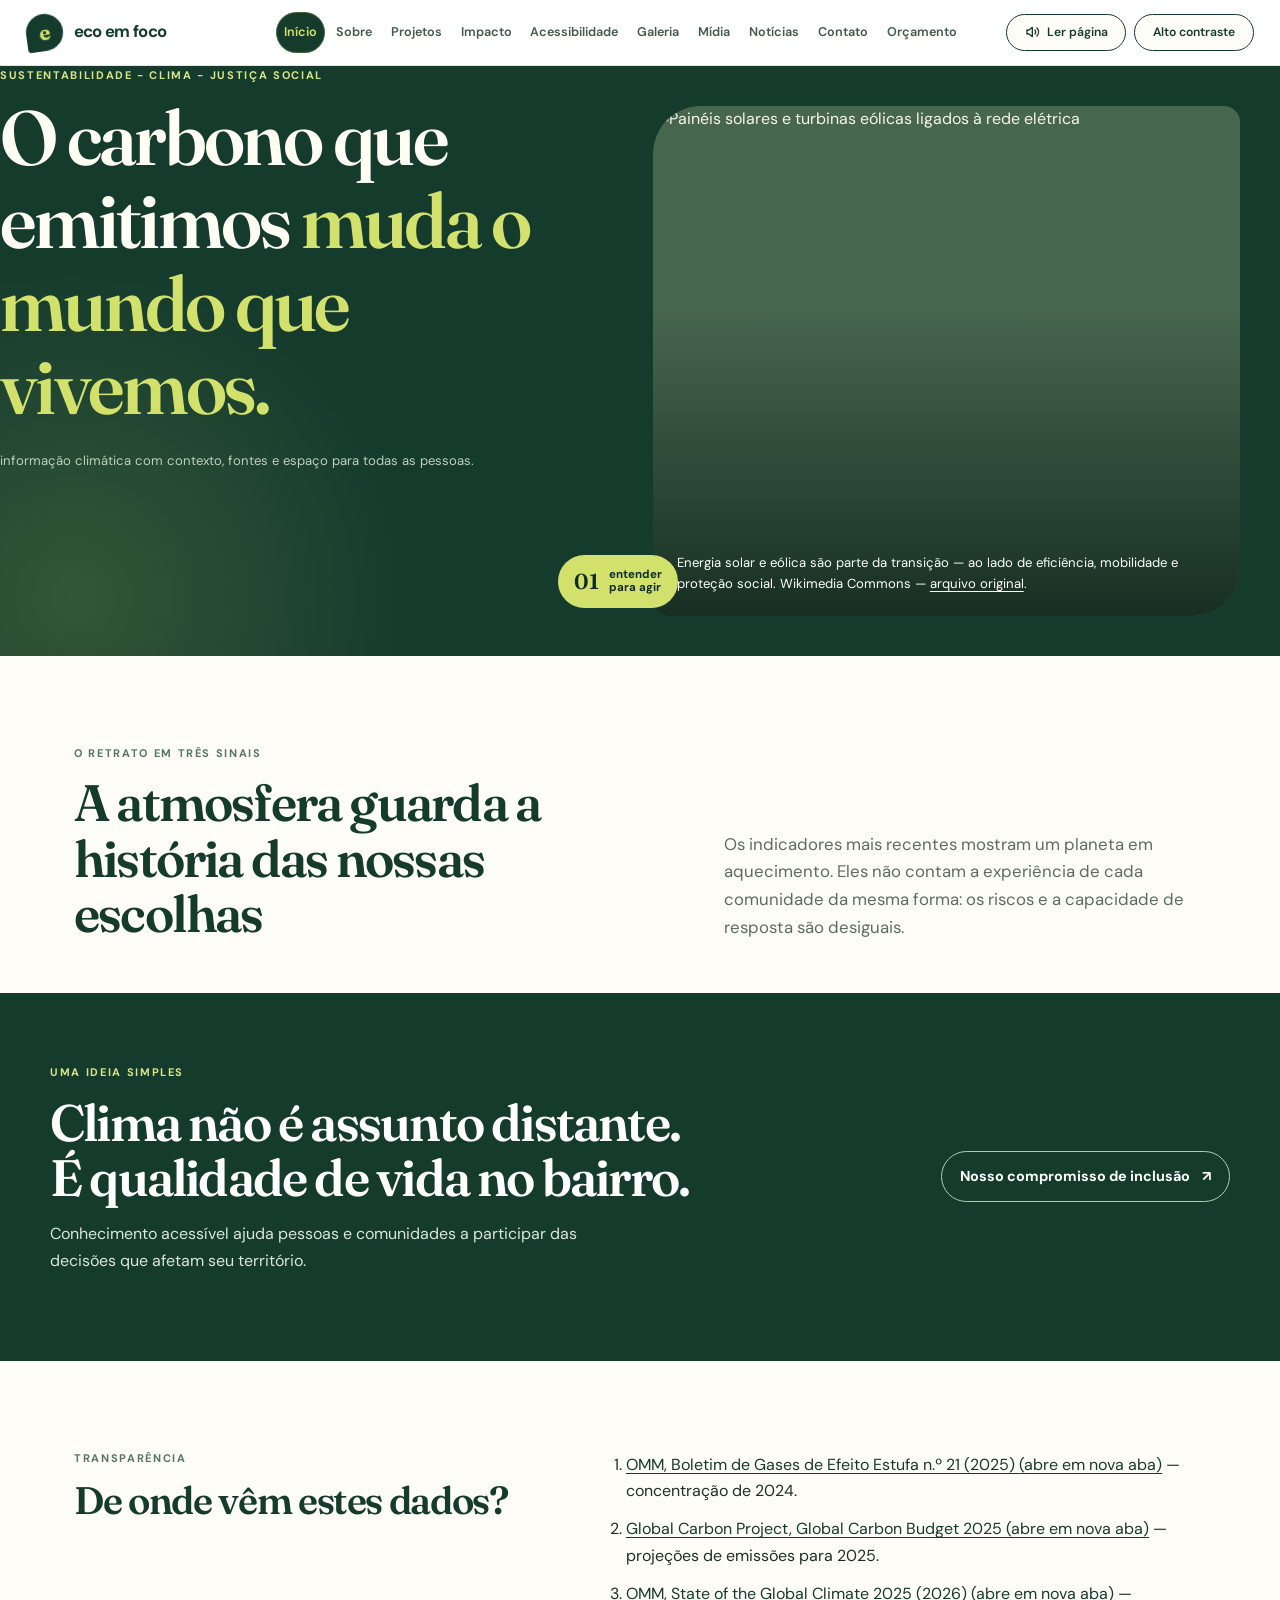
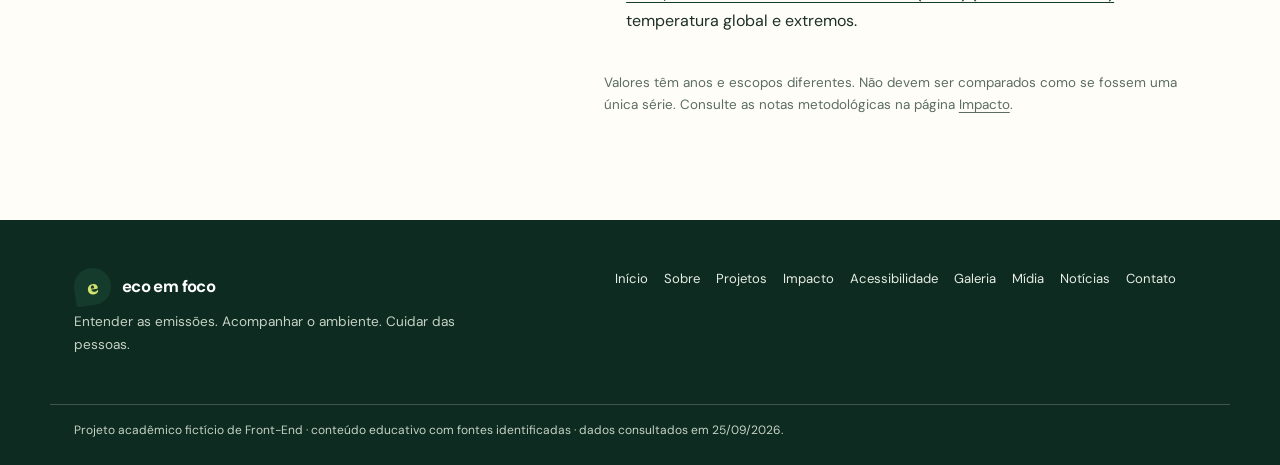
==== commit a06b628f: "melhorado a acessibilidade e responsividade do menu de navegação" ====
--- a/index.html
+++ b/index.html
@@ -1,186 +1,28 @@
 <!doctype html>
 <html lang="pt-BR">
-  <head>
 
-    <meta charset="utf-8" />
-    <meta name="viewport" content="width=device-width, initial-scale=1" />
-    <meta
-      name="description"
-      content="Eco em Foco: educação sobre emissões de carbono, ambiente e impacto social."
-    />
-    
-    <meta name="theme-color" content="#153b2d" />
-    <title>Início | Eco em Foco</title>
+<head>
 
-    <link rel="stylesheet" href="css/styles.css" />
-    </head>
-  <body>
-    <a class="skip-link" href="#conteudo">Ir para o conteúdo principal</a>
+  <meta charset="utf-8" />
+  <meta name="viewport" content="width=device-width, initial-scale=1" />
+  <meta name="description" content="Eco em Foco: educação sobre emissões de carbono, ambiente e impacto social." />
 
-    <header class="site-header">
-      <div class="header-inner">
-        <a
-          class="brand"
-          href="index.html"
-          aria-label="Eco em Foco, página inicial"
-          ><span class="brand-mark" aria-hidden="true">e</span
-          ><span class="brand-text">eco em foco</span></a
-        >
-        <details class="mobile-nav" open>
-          <summary>Menu de navegação</summary>
-          <nav
-            class="main-nav"
-            id="menu-principal"
-            aria-label="Navegação principal"
-          >
-            <a href="index.html" aria-current="page">Início</a>
-            <a href="sobre.html">Sobre</a>
-            <a href="projetos.html">Projetos</a>
-            <a href="impacto.html">Impacto</a>
-            <a href="acessibilidade.html">Acessibilidade</a>
-            <a href="galeria.html">Galeria</a>
-            <a href="midia.html">Mídia</a>
-            <a href="noticias.html">Notícias</a>
-            <a href="contato.html">Contato</a>
-             <a href="orcamento_hospedagem.html">Orçamento</a>
-          </nav>
-        </details>
-      </div>
-    </header>
-    <main id="conteudo" tabindex="-1">
-      <section class="hero" aria-labelledby="hero-title">
+  <meta name="theme-color" content="#153b2d" />
+  <title>Início | Eco em Foco</title>
 
-        <div class="hero-title">
-          <p class="eyebrow">Sustentabilidade - Clima - Justiça social</p>
+  <link rel="stylesheet" href="css/styles.css" />
+</head>
 
-          <h1 id="hero-title">
-            O carbono que emitimos <em>muda o mundo que vivemos.</em>
-          </h1>
+<body>
+  <a class="skip-link" href="#conteudo">Ir para o conteúdo principal</a>
 
-          <p class="hero-note">
-            informação climática com contexto, fontes e espaço para todas as
-            pessoas.
-          </p>
-        </div>
-
-        <figure class="hero-photo">
-          <img
-            src="https://commons.wikimedia.org/wiki/Special:FilePath/Renewable_Energy_on_the_Grid.jpg"
-            alt="Painéis solares e turbinas eólicas ligados à rede elétrica"
-            width="886"
-            height="621"
-          />
-          <figcaption>
-            Energia solar e eólica são parte da transição — ao lado de
-            eficiência, mobilidade e proteção social.
-            Wikimedia Commons —
-            <a
-              href="https://commons.wikimedia.org/wiki/File:Renewable_Energy_on_the_Grid.jpg"
-              >arquivo original</a
-            >.
-          </figcaption>
-        </figure>
-
-        <p class="hero-stamp">
-          <span aria-hidden="true">01</span
-          ><span>entender<br />para agir</span>
-        </p>
-      </section>
-      <section class="section intro-grid" aria-labelledby="intro-title">
-        <div>
-          <p class="eyebrow eyebrow-dark">O retrato em três sinais</p>
-          <h2 id="intro-title">
-            A atmosfera guarda a história das nossas escolhas
-          </h2>
-        </div>
-
-        <p class="section-lede">
-          Os indicadores mais recentes mostram um planeta em aquecimento. Eles
-          não contam a experiência de cada comunidade da mesma forma: os riscos
-          e a capacidade de resposta são desiguais.
-        </p>
-      </section>
-      <section class="section dark-band" aria-labelledby="clima-bairro-title">
-        <div>
-          <p class="eyebrow">Uma ideia simples</p>
-          <h2 id="clima-bairro-title">
-            Clima não é assunto distante. É qualidade de vida no bairro.
-          </h2>
-          <p>
-            Conhecimento acessível ajuda pessoas e comunidades a participar das
-            decisões que afetam seu território.
-          </p>
-        </div>
-        <a class="button button-outline" href="acessibilidade.html"
-          >Nosso compromisso de inclusão <span aria-hidden="true">↗</span></a
-        >
-      </section>
-
-      <section
-        class="section source-strip"
-        id="fontes"
-        aria-labelledby="sources-title"
-      >
-        <div>
-          <p class="eyebrow eyebrow-dark">Transparência</p>
-          <h2 id="sources-title">De onde vêm estes dados?</h2>
-        </div>
-        <ol class="source-list">
-          <li>
-            <a
-              href="https://wmo.int/resources/publication-series/greenhouse-gas-bulletin/wmo-greenhouse-gas-bulletin-no-21"
-              target="_blank"
-              rel="noopener noreferrer"
-              >OMM, Boletim de Gases de Efeito Estufa n.º 21 (2025)
-              <span class="visually-hidden">(abre em nova aba)</span></a
-            >
-            — concentração de 2024.
-          </li>
-          <li>
-            <a
-              href="https://globalcarbonbudget.org/fossil-fuel-co2-emissions-hit-record-high-in-2025/"
-              target="_blank"
-              rel="noopener noreferrer"
-              >Global Carbon Project, Global Carbon Budget 2025
-              <span class="visually-hidden">(abre em nova aba)</span></a
-            >
-            — projeções de emissões para 2025.
-          </li>
-          <li>
-            <a
-              href="https://wmo.int/publication-series/state-of-global-climate/state-of-global-climate-2025"
-              target="_blank"
-              rel="noopener noreferrer"
-              >OMM, State of the Global Climate 2025 (2026)
-              <span class="visually-hidden">(abre em nova aba)</span></a
-            >
-            — temperatura global e extremos.
-          </li>
-        </ol>
-        <p class="small-note">
-          Valores têm anos e escopos diferentes. Não devem ser comparados como
-          se fossem uma única série. Consulte as notas metodológicas na página
-          <a href="impacto.html">Impacto</a>.
-        </p>
-      </section>
-    </main>
-
-    <footer class="site-footer">
-      <div class="footer-inner">
-        <div>
-          <a
-            class="brand footer-brand"
-            href="index.html"
-            aria-label="Eco em Foco, página inicial"
-            ><span class="brand-mark" aria-hidden="true">e</span
-            ><span class="brand-text">eco em foco</span></a
-          >
-          <p>
-            Entender as emissões. Acompanhar o ambiente. Cuidar das pessoas.
-          </p>
-        </div>
-
-        <nav class="footer-links" aria-label="Navegação no rodapé">
+  <header class="site-header">
+    <div class="header-inner">
+      <a class="brand" href="index.html" aria-label="Eco em Foco, página inicial"><span class="brand-mark"
+          aria-hidden="true">e</span><span class="brand-text">eco em foco</span></a>
+      <details class="mobile-nav" open>
+        <summary aria-label="Abrir menu de navegação">Menu</summary>
+        <nav class="main-nav" id="menu-principal" aria-label="Navegação principal">
           <a href="index.html" aria-current="page">Início</a>
           <a href="sobre.html">Sobre</a>
           <a href="projetos.html">Projetos</a>
@@ -190,12 +32,142 @@
           <a href="midia.html">Mídia</a>
           <a href="noticias.html">Notícias</a>
           <a href="contato.html">Contato</a>
+          <a href="orcamento_hospedagem.html">Orçamento</a>
         </nav>
+      </details>
+      <div class="accessibility-controls" role="group" aria-label="Ferramentas de acessibilidade">
+        <button type="button" data-read-page aria-pressed="false"><svg class="audio-icon" viewBox="0 0 24 24"
+            fill="none" stroke="currentColor" stroke-width="2" stroke-linecap="round" stroke-linejoin="round"
+            aria-hidden="true" focusable="false">
+            <path d="M11 5 6 9H3v6h3l5 4V5Z" />
+            <path d="M15 9a5 5 0 0 1 0 6" />
+            <path d="M18 6a9 9 0 0 1 0 12" />
+          </svg><span class="read-label">Ler página</span></button>
+        <button type="button" data-contrast aria-pressed="false"><svg class="contrast-icon" viewBox="0 0 24 24" fill="none" stroke="currentColor" stroke-width="2" stroke-linecap="round" stroke-linejoin="round" aria-hidden="true" focusable="false"><circle cx="12" cy="12" r="9"/><path d="M12 3a9 9 0 0 0 0 18V3Z" fill="currentColor" stroke="none"/></svg><span class="contrast-label">Alto contraste</span></button>
       </div>
-      <div class="footer-bottom">
-        Projeto acadêmico fictício de Front-End · conteúdo educativo com fontes
-        identificadas · dados consultados em 25/09/2026.
+    </div>
+  </header>
+  <main id="conteudo" tabindex="-1">
+    <section class="hero" aria-labelledby="hero-title">
+
+      <div class="hero-title">
+        <p class="eyebrow">Sustentabilidade - Clima - Justiça social</p>
+
+        <h1 id="hero-title">
+          O carbono que emitimos <em>muda o mundo que vivemos.</em>
+        </h1>
+
+        <p class="hero-note">
+          informação climática com contexto, fontes e espaço para todas as
+          pessoas.
+        </p>
       </div>
-    </footer>
-  </body>
-</html>
+
+      <figure class="hero-photo">
+        <img src="https://commons.wikimedia.org/wiki/Special:FilePath/Renewable_Energy_on_the_Grid.jpg"
+          alt="Painéis solares e turbinas eólicas ligados à rede elétrica" width="886" height="621" />
+        <figcaption>
+          Energia solar e eólica são parte da transição — ao lado de
+          eficiência, mobilidade e proteção social.
+          Wikimedia Commons —
+          <a href="https://commons.wikimedia.org/wiki/File:Renewable_Energy_on_the_Grid.jpg">arquivo original</a>.
+        </figcaption>
+      </figure>
+
+      <p class="hero-stamp">
+        <span aria-hidden="true">01</span><span>entender<br />para agir</span>
+      </p>
+    </section>
+    <section class="section intro-grid" aria-labelledby="intro-title">
+      <div>
+        <p class="eyebrow eyebrow-dark">O retrato em três sinais</p>
+        <h2 id="intro-title">
+          A atmosfera guarda a história das nossas escolhas
+        </h2>
+      </div>
+
+      <p class="section-lede">
+        Os indicadores mais recentes mostram um planeta em aquecimento. Eles
+        não contam a experiência de cada comunidade da mesma forma: os riscos
+        e a capacidade de resposta são desiguais.
+      </p>
+    </section>
+    <section class="section dark-band" aria-labelledby="clima-bairro-title">
+      <div>
+        <p class="eyebrow">Uma ideia simples</p>
+        <h2 id="clima-bairro-title">
+          Clima não é assunto distante. É qualidade de vida no bairro.
+        </h2>
+        <p>
+          Conhecimento acessível ajuda pessoas e comunidades a participar das
+          decisões que afetam seu território.
+        </p>
+      </div>
+      <a class="button button-outline" href="acessibilidade.html">Nosso compromisso de inclusão <span
+          aria-hidden="true">↗</span></a>
+    </section>
+
+    <section class="section source-strip" id="fontes" aria-labelledby="sources-title">
+      <div>
+        <p class="eyebrow eyebrow-dark">Transparência</p>
+        <h2 id="sources-title">De onde vêm estes dados?</h2>
+      </div>
+      <ol class="source-list">
+        <li>
+          <a href="https://wmo.int/resources/publication-series/greenhouse-gas-bulletin/wmo-greenhouse-gas-bulletin-no-21"
+            target="_blank" rel="noopener noreferrer">OMM, Boletim de Gases de Efeito Estufa n.º 21 (2025)
+            <span class="visually-hidden">(abre em nova aba)</span></a>
+          — concentração de 2024.
+        </li>
+        <li>
+          <a href="https://globalcarbonbudget.org/fossil-fuel-co2-emissions-hit-record-high-in-2025/" target="_blank"
+            rel="noopener noreferrer">Global Carbon Project, Global Carbon Budget 2025
+            <span class="visually-hidden">(abre em nova aba)</span></a>
+          — projeções de emissões para 2025.
+        </li>
+        <li>
+          <a href="https://wmo.int/publication-series/state-of-global-climate/state-of-global-climate-2025"
+            target="_blank" rel="noopener noreferrer">OMM, State of the Global Climate 2025 (2026)
+            <span class="visually-hidden">(abre em nova aba)</span></a>
+          — temperatura global e extremos.
+        </li>
+      </ol>
+      <p class="small-note">
+        Valores têm anos e escopos diferentes. Não devem ser comparados como
+        se fossem uma única série. Consulte as notas metodológicas na página
+        <a href="impacto.html">Impacto</a>.
+      </p>
+    </section>
+  </main>
+
+  <footer class="site-footer">
+    <div class="footer-inner">
+      <div>
+        <a class="brand footer-brand" href="index.html" aria-label="Eco em Foco, página inicial"><span
+            class="brand-mark" aria-hidden="true">e</span><span class="brand-text">eco em foco</span></a>
+        <p>
+          Entender as emissões. Acompanhar o ambiente. Cuidar das pessoas.
+        </p>
+      </div>
+
+      <nav class="footer-links" aria-label="Navegação no rodapé">
+        <a href="index.html" aria-current="page">Início</a>
+        <a href="sobre.html">Sobre</a>
+        <a href="projetos.html">Projetos</a>
+        <a href="impacto.html">Impacto</a>
+        <a href="acessibilidade.html">Acessibilidade</a>
+        <a href="galeria.html">Galeria</a>
+        <a href="midia.html">Mídia</a>
+        <a href="noticias.html">Notícias</a>
+        <a href="contato.html">Contato</a>
+      </nav>
+    </div>
+    <div class="footer-bottom">
+      Projeto acadêmico fictício de Front-End · conteúdo educativo com fontes
+      identificadas · dados consultados em 25/09/2026.
+    </div>
+  </footer>
+  <script src="js/acessibilidade.js" defer></script>
+</body>
+
+</html>
--- a/css/styles.css
+++ b/css/styles.css
@@ -1729,6 +1729,104 @@
   padding: 0;
 }
 
+.header-inner { max-width: none; gap: 1rem; padding-inline: clamp(1rem, 2vw, 2rem); }
+.brand { flex-shrink: 0; margin-right: 0; white-space: nowrap; }
+.mobile-nav { min-width: 0; margin-left: auto; }
+.mobile-nav > .main-nav { flex-wrap: nowrap; }
+.main-nav a { padding-inline: .5rem; white-space: nowrap; }
+.accessibility-controls { display: flex; gap: .5rem; flex-shrink: 0; margin-left: clamp(.5rem, 2vw, 2rem); }
+.accessibility-controls button {
+  border: 1px solid var(--forest);
+  border-radius: 99px;
+  min-width: 7.5rem;
+  padding: .6rem .7rem;
+  background: var(--paper);
+  color: var(--forest);
+  font: 600 .76rem var(--sans);
+  cursor: pointer;
+  white-space: nowrap;
+}
+.accessibility-controls button {
+  display: inline-flex;
+  align-items: center;
+  justify-content: center;
+  gap: .4rem;
+}
+.audio-icon, .contrast-icon { width: 1rem; height: 1rem; flex: none; }
+.contrast-icon { display: none; }
+.accessibility-controls button:hover,
+.accessibility-controls button[aria-pressed="true"] { background: var(--forest); color: #fff; }
+.accessibility-controls button:focus-visible { outline: 3px solid #a25c00; outline-offset: 2px; }
+.accessibility-controls button:disabled { opacity: .55; cursor: not-allowed; }
+
+@media (max-width: 1150px) {
+  .header-inner { position: relative; }
+  .mobile-nav > summary {
+    display: inline-flex;
+    align-items: center;
+    border: 1px solid var(--line);
+    border-radius: 99px;
+    padding: .58rem .85rem;
+    background: var(--paper);
+    color: var(--forest);
+    font-weight: 700;
+    list-style: none;
+  }
+  .mobile-nav > summary::-webkit-details-marker { display: none; }
+  .mobile-nav > .main-nav {
+    display: none;
+    position: absolute;
+    top: calc(100% + .5rem);
+    right: 1rem;
+    left: auto;
+    width: min(23rem, calc(100vw - 2rem));
+    padding: .7rem;
+    background: var(--paper);
+    border: 1px solid var(--line);
+    border-radius: .7rem;
+    box-shadow: 0 14px 28px rgba(14, 43, 33, .1);
+    grid-template-columns: repeat(2, minmax(0, 1fr));
+  }
+  .mobile-nav[open] > .main-nav { display: grid; }
+}
+@media (max-width: 700px) {
+  .header-inner { gap: .45rem; flex-wrap: nowrap; padding: .5rem .75rem; }
+  .brand { min-width: 0; }
+  .mobile-nav { margin-left: auto; }
+  .mobile-nav > summary { padding: .45rem .6rem; font-size: .8rem; white-space: nowrap; }
+  .accessibility-controls { width: auto; gap: .3rem; margin-left: 0; }
+  .accessibility-controls button { min-width: 2.5rem; width: 2.5rem; height: 2.5rem; padding: 0; }
+  .audio-icon, .contrast-icon { display: block; width: 1.2rem; height: 1.2rem; }
+  .read-label, .contrast-label {
+    position: absolute;
+    width: 1px;
+    height: 1px;
+    padding: 0;
+    margin: -1px;
+    overflow: hidden;
+    clip: rect(0, 0, 0, 0);
+    white-space: nowrap;
+    border: 0;
+  }
+}
+@media (max-width: 360px) {
+  .brand-text { font-size: .9rem; }
+  .brand-mark { width: 2rem; height: 2rem; }
+  .header-inner { gap: .25rem; padding-inline: .5rem; }
+}
+
+html.high-contrast,
+html.high-contrast body { background: #000 !important; color: #fff !important; }
+html.high-contrast :where(header, main, footer, section, article, aside, form, fieldset, div, nav, details, summary, p, h1, h2, h3, h4, h5, h6, span, label, li) {
+  background-color: #000 !important;
+  color: #fff !important;
+  border-color: #fff !important;
+  box-shadow: none !important;
+}
+html.high-contrast :where(a, button) { color: #ffeb3b !important; border-color: #ffeb3b !important; }
+html.high-contrast :where(input, textarea, select, button) { background: #000 !important; color: #fff !important; border: 2px solid #fff !important; }
+html.high-contrast :where(a, button):focus-visible { outline: 3px solid #ffeb3b !important; outline-offset: 3px; }
+
 .form-static-note,
 .media-static-note {
   color: var(--muted);
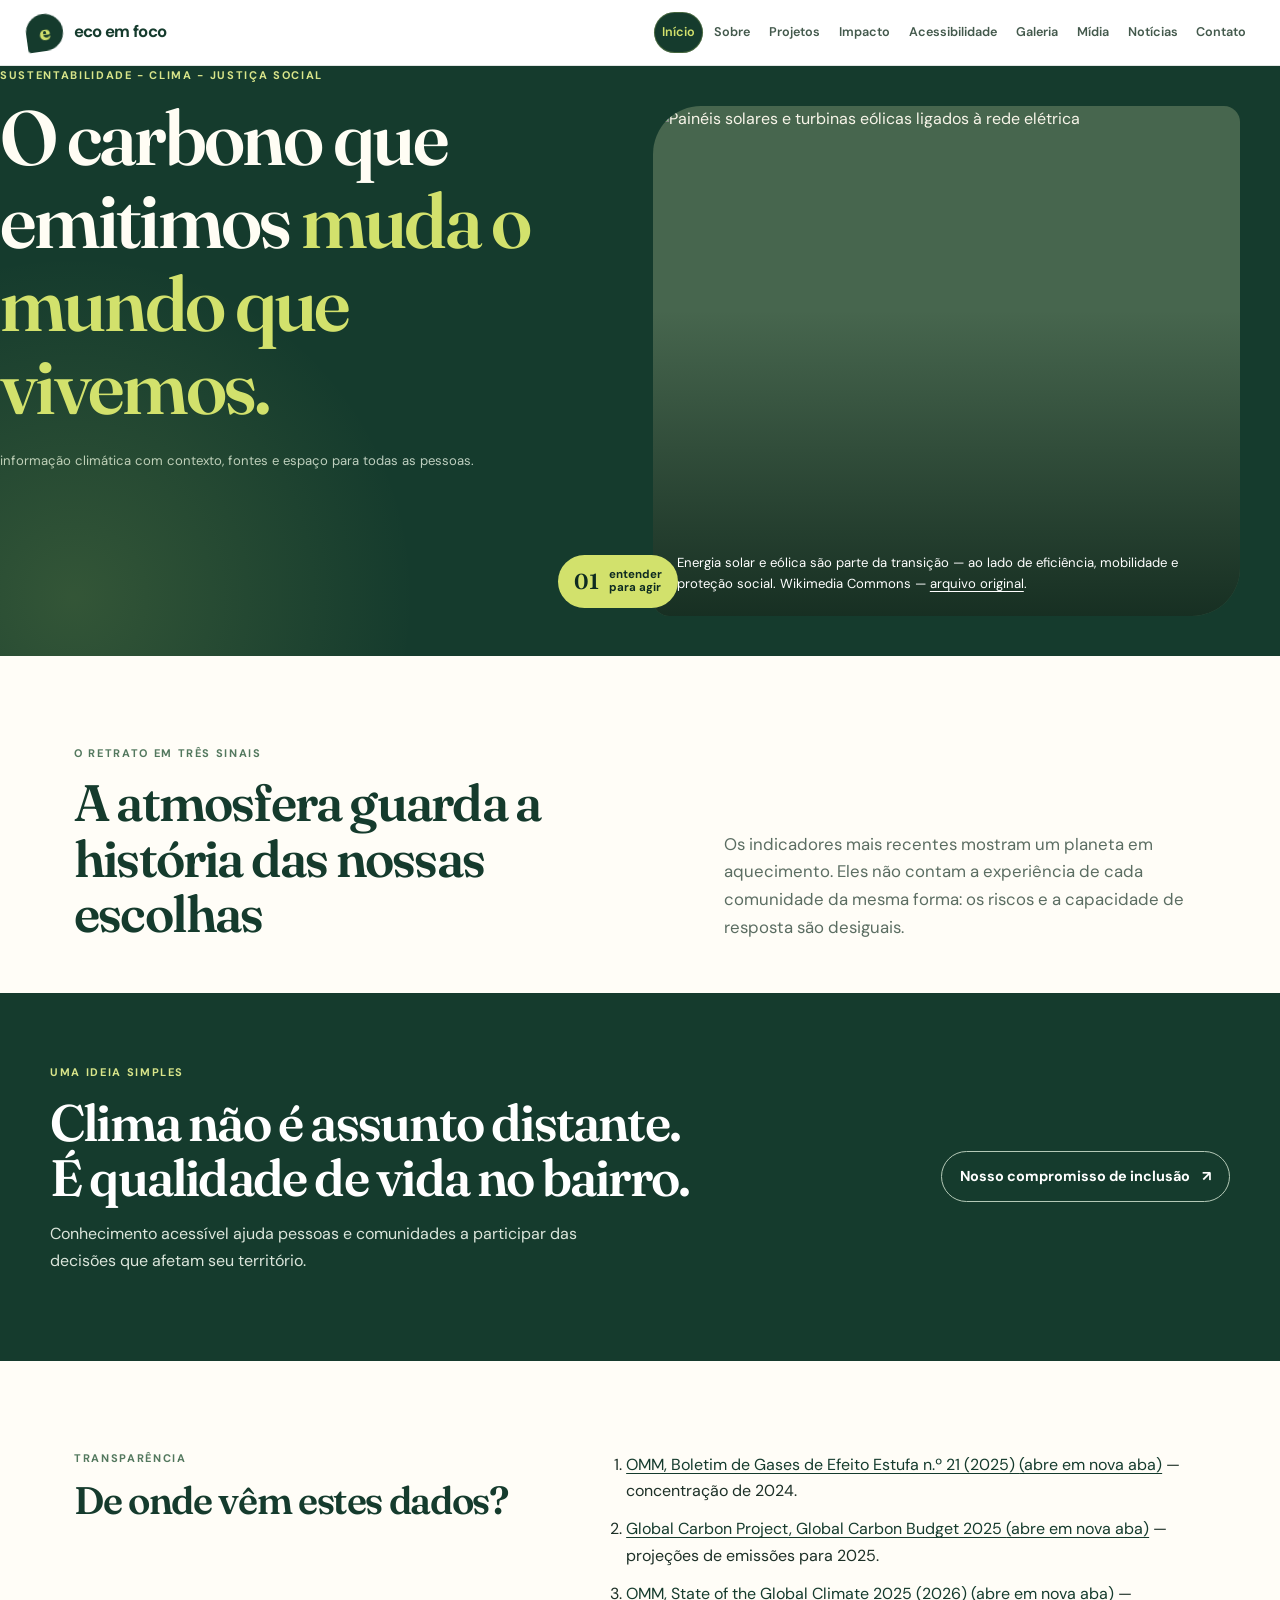
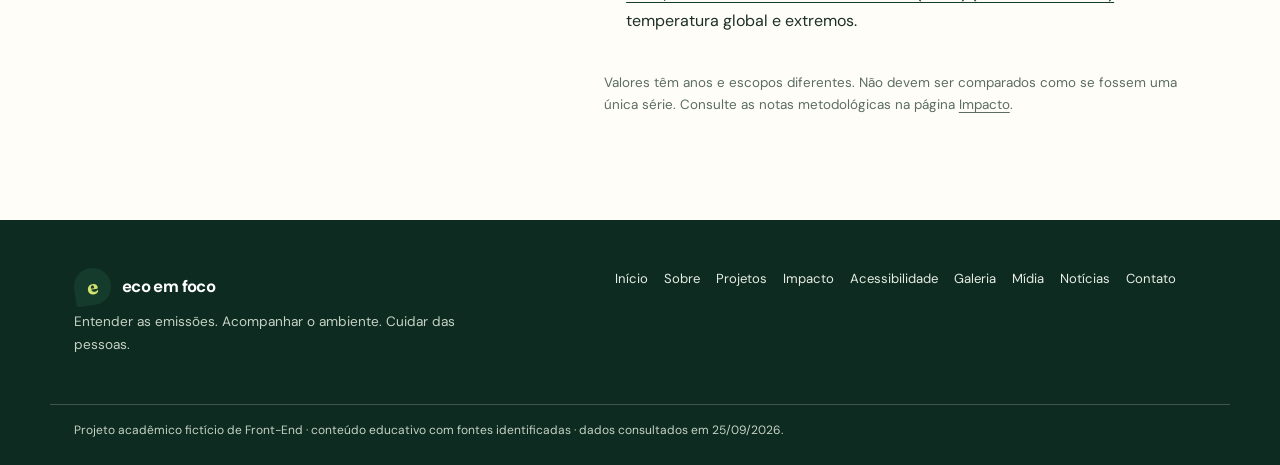
==== commit 2cb736c8: "Merge branch 'main' of https://github.com/criszst/Projeto_EcoFoco" ====
--- a/index.html
+++ b/index.html
@@ -16,39 +16,37 @@
 <body>
   <a class="skip-link" href="#conteudo">Ir para o conteúdo principal</a>
 
-  <header class="site-header">
-    <div class="header-inner">
-      <a class="brand" href="index.html" aria-label="Eco em Foco, página inicial"><span class="brand-mark"
-          aria-hidden="true">e</span><span class="brand-text">eco em foco</span></a>
-      <details class="mobile-nav" open>
-        <summary aria-label="Abrir menu de navegação">Menu</summary>
-        <nav class="main-nav" id="menu-principal" aria-label="Navegação principal">
-          <a href="index.html" aria-current="page">Início</a>
-          <a href="sobre.html">Sobre</a>
-          <a href="projetos.html">Projetos</a>
-          <a href="impacto.html">Impacto</a>
-          <a href="acessibilidade.html">Acessibilidade</a>
-          <a href="galeria.html">Galeria</a>
-          <a href="midia.html">Mídia</a>
-          <a href="noticias.html">Notícias</a>
-          <a href="contato.html">Contato</a>
-          <a href="orcamento_hospedagem.html">Orçamento</a>
-        </nav>
-      </details>
-      <div class="accessibility-controls" role="group" aria-label="Ferramentas de acessibilidade">
-        <button type="button" data-read-page aria-pressed="false"><svg class="audio-icon" viewBox="0 0 24 24"
-            fill="none" stroke="currentColor" stroke-width="2" stroke-linecap="round" stroke-linejoin="round"
-            aria-hidden="true" focusable="false">
-            <path d="M11 5 6 9H3v6h3l5 4V5Z" />
-            <path d="M15 9a5 5 0 0 1 0 6" />
-            <path d="M18 6a9 9 0 0 1 0 12" />
-          </svg><span class="read-label">Ler página</span></button>
-        <button type="button" data-contrast aria-pressed="false"><svg class="contrast-icon" viewBox="0 0 24 24" fill="none" stroke="currentColor" stroke-width="2" stroke-linecap="round" stroke-linejoin="round" aria-hidden="true" focusable="false"><circle cx="12" cy="12" r="9"/><path d="M12 3a9 9 0 0 0 0 18V3Z" fill="currentColor" stroke="none"/></svg><span class="contrast-label">Alto contraste</span></button>
+    <header class="site-header">
+      <div class="header-inner">
+        <a
+          class="brand"
+          href="index.html"
+          aria-label="Eco em Foco, página inicial"
+          ><span class="brand-mark" aria-hidden="true">e</span
+          ><span class="brand-text">eco em foco</span></a
+        >
+        <details class="mobile-nav" open>
+          <summary>Menu de navegação</summary>
+          <nav
+            class="main-nav"
+            id="menu-principal"
+            aria-label="Navegação principal"
+          >
+            <a href="index.html" aria-current="page">Início</a>
+            <a href="sobre.html">Sobre</a>
+            <a href="projetos.html">Projetos</a>
+            <a href="impacto.html">Impacto</a>
+            <a href="acessibilidade.html">Acessibilidade</a>
+            <a href="galeria.html">Galeria</a>
+            <a href="midia.html">Mídia</a>
+            <a href="noticias.html">Notícias</a>
+            <a href="contato.html">Contato</a>
+          </nav>
+        </details>
       </div>
-    </div>
-  </header>
-  <main id="conteudo" tabindex="-1">
-    <section class="hero" aria-labelledby="hero-title">
+    </header>
+    <main id="conteudo" tabindex="-1">
+      <section class="hero" aria-labelledby="hero-title">
 
       <div class="hero-title">
         <p class="eyebrow">Sustentabilidade - Clima - Justiça social</p>
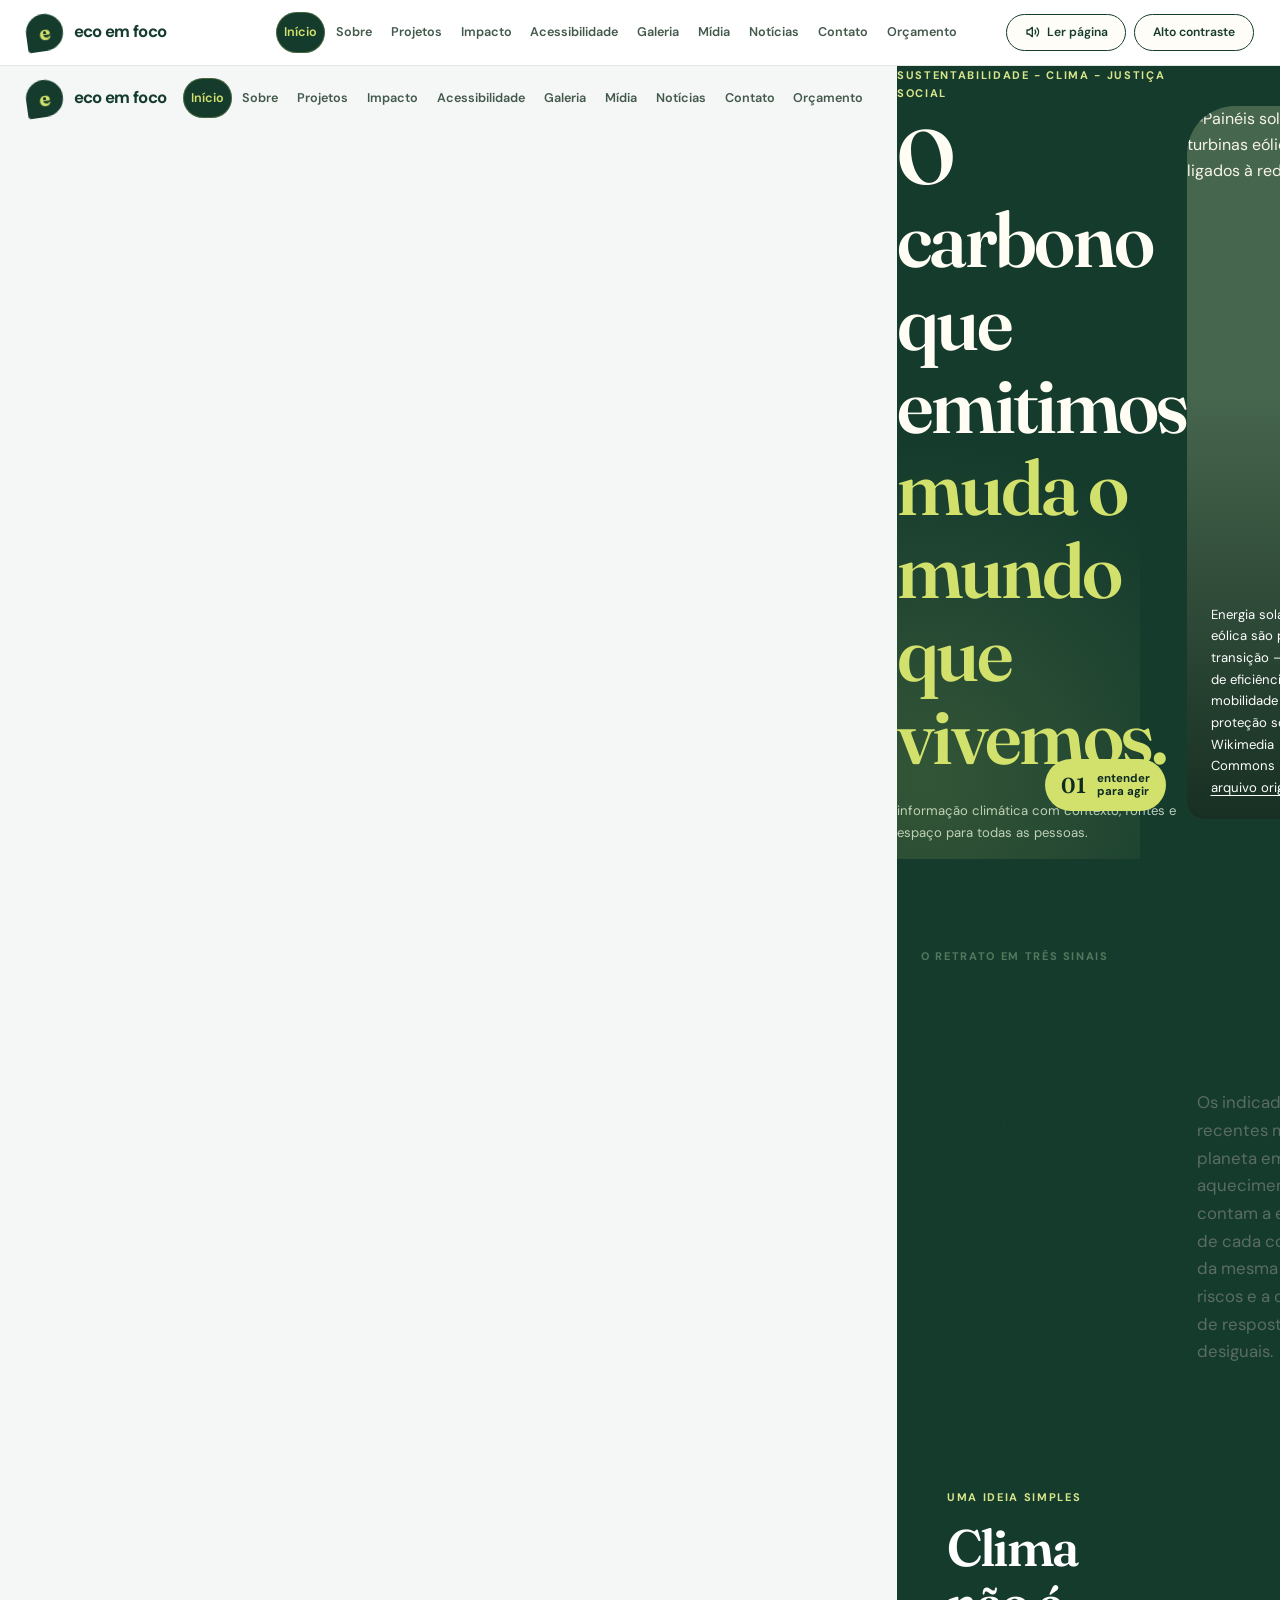
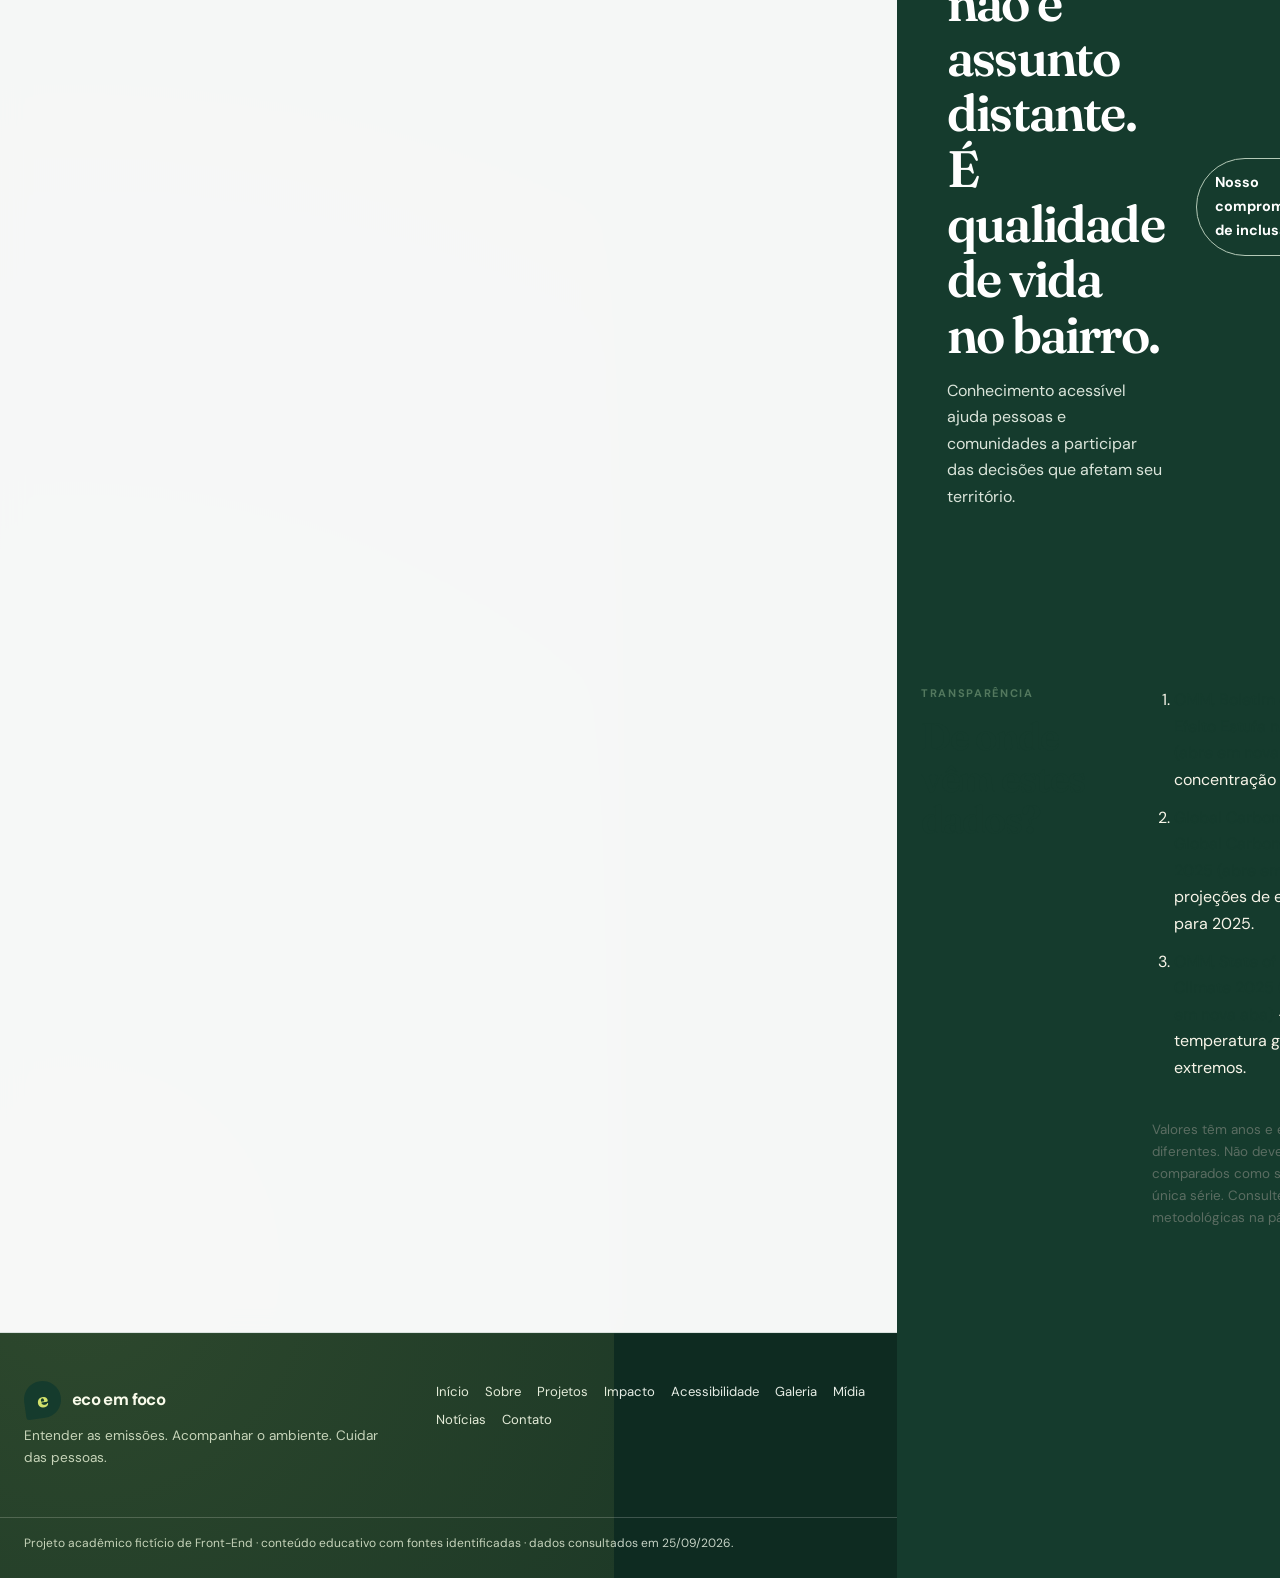
==== commit 3360ad74: "." ====
--- a/index.html
+++ b/index.html
@@ -16,6 +16,39 @@
 <body>
   <a class="skip-link" href="#conteudo">Ir para o conteúdo principal</a>
 
+  <header class="site-header">
+    <div class="header-inner">
+      <a class="brand" href="index.html" aria-label="Eco em Foco, página inicial"><span class="brand-mark"
+          aria-hidden="true">e</span><span class="brand-text">eco em foco</span></a>
+      <details class="mobile-nav" open>
+        <summary aria-label="Abrir menu de navegação">Menu</summary>
+        <nav class="main-nav" id="menu-principal" aria-label="Navegação principal">
+          <a href="index.html" aria-current="page">Início</a>
+          <a href="sobre.html">Sobre</a>
+          <a href="projetos.html">Projetos</a>
+          <a href="impacto.html">Impacto</a>
+          <a href="acessibilidade.html">Acessibilidade</a>
+          <a href="galeria.html">Galeria</a>
+          <a href="midia.html">Mídia</a>
+          <a href="noticias.html">Notícias</a>
+          <a href="contato.html">Contato</a>
+          <a href="orcamento_hospedagem.html">Orçamento</a>
+        </nav>
+      </details>
+      <div class="accessibility-controls" role="group" aria-label="Ferramentas de acessibilidade">
+        <button type="button" data-read-page aria-pressed="false"><svg class="audio-icon" viewBox="0 0 24 24"
+            fill="none" stroke="currentColor" stroke-width="2" stroke-linecap="round" stroke-linejoin="round"
+            aria-hidden="true" focusable="false">
+            <path d="M11 5 6 9H3v6h3l5 4V5Z" />
+            <path d="M15 9a5 5 0 0 1 0 6" />
+            <path d="M18 6a9 9 0 0 1 0 12" />
+          </svg><span class="read-label">Ler página</span></button>
+        <button type="button" data-contrast aria-pressed="false"><svg class="contrast-icon" viewBox="0 0 24 24" fill="none" stroke="currentColor" stroke-width="2" stroke-linecap="round" stroke-linejoin="round" aria-hidden="true" focusable="false"><circle cx="12" cy="12" r="9"/><path d="M12 3a9 9 0 0 0 0 18V3Z" fill="currentColor" stroke="none"/></svg><span class="contrast-label">Alto contraste</span></button>
+      </div>
+    </div>
+  </header>
+  <main id="conteudo" tabindex="-1">
+    <section class="hero" aria-labelledby="hero-title">
     <header class="site-header">
       <div class="header-inner">
         <a
@@ -41,6 +74,7 @@
             <a href="midia.html">Mídia</a>
             <a href="noticias.html">Notícias</a>
             <a href="contato.html">Contato</a>
+             <a href="orcamento_hospedagem.html">Orçamento</a>
           </nav>
         </details>
       </div>
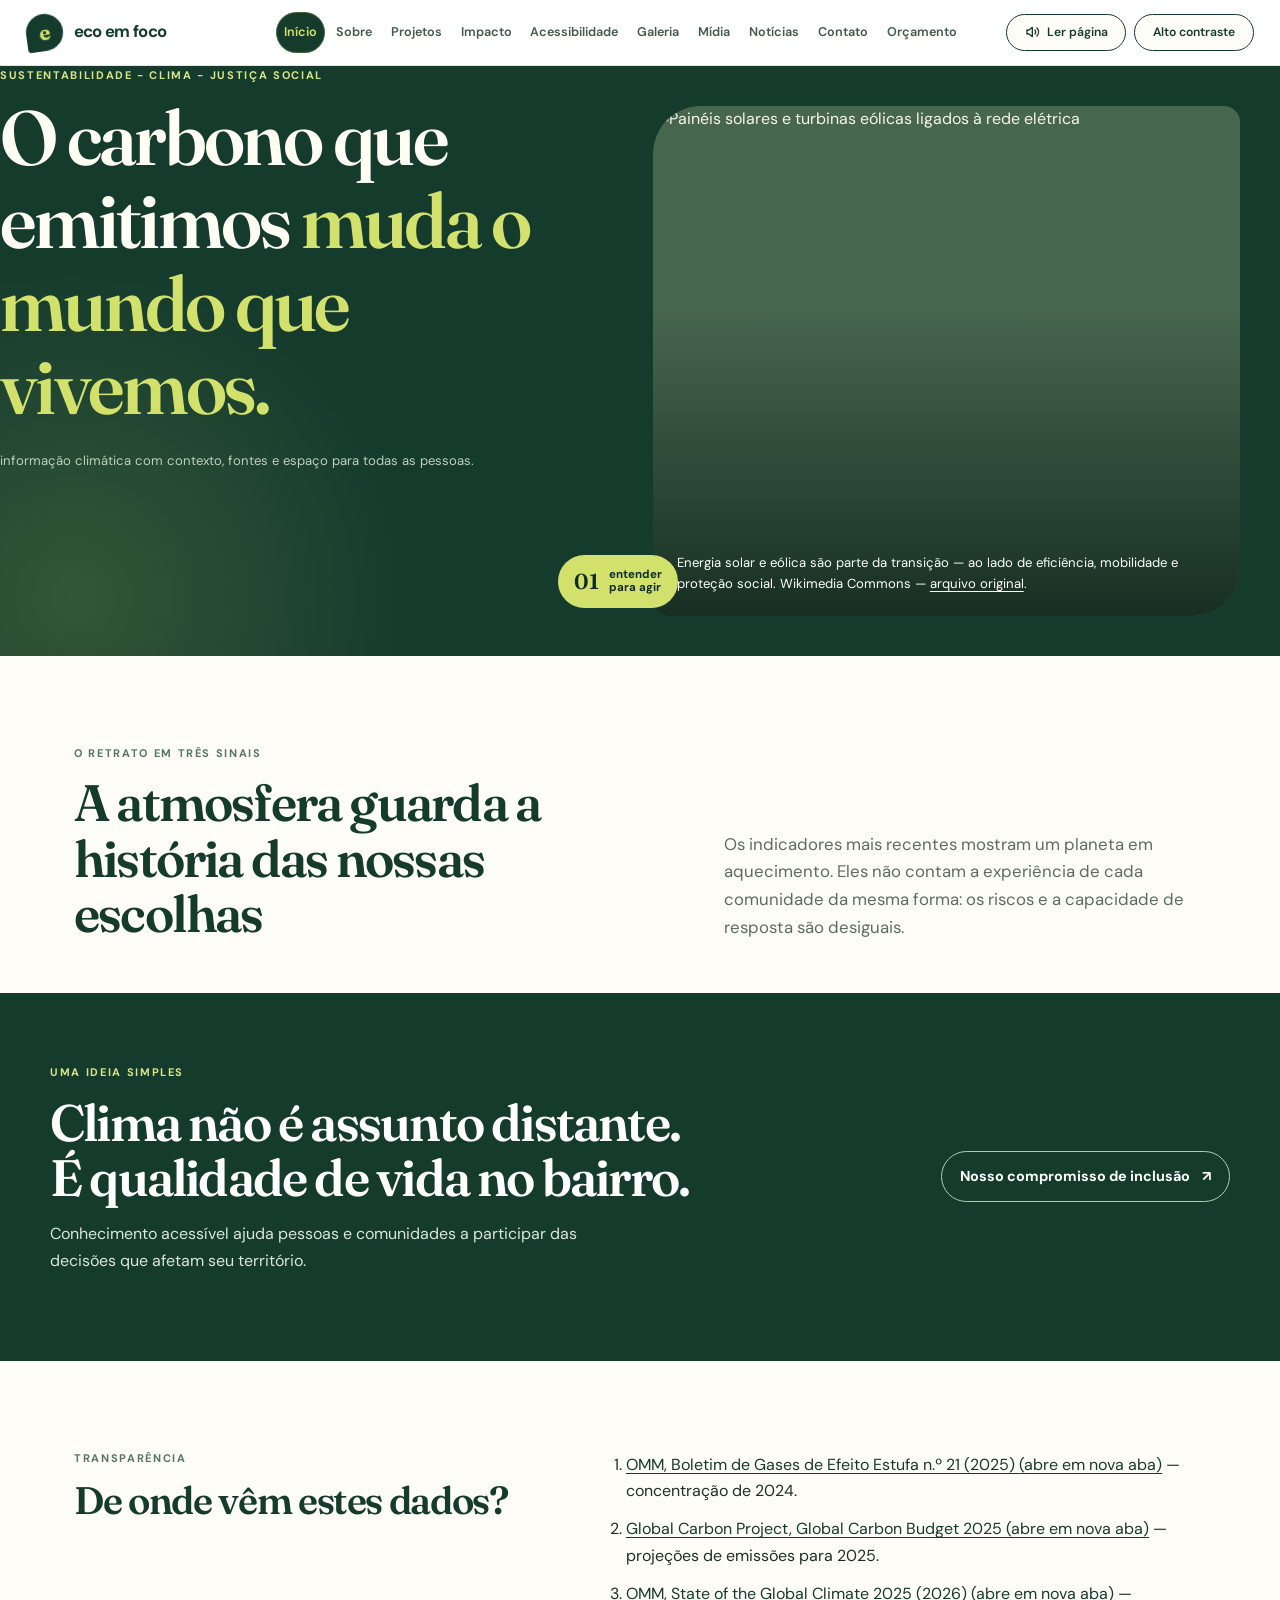
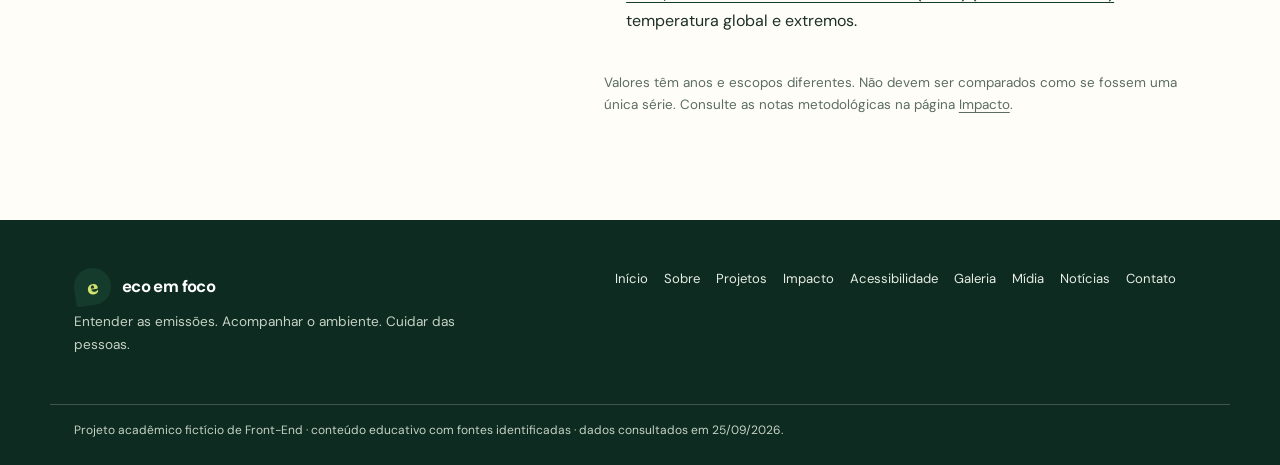
==== commit 5587c221: "." ====
--- a/index.html
+++ b/index.html
@@ -49,38 +49,6 @@
   </header>
   <main id="conteudo" tabindex="-1">
     <section class="hero" aria-labelledby="hero-title">
-    <header class="site-header">
-      <div class="header-inner">
-        <a
-          class="brand"
-          href="index.html"
-          aria-label="Eco em Foco, página inicial"
-          ><span class="brand-mark" aria-hidden="true">e</span
-          ><span class="brand-text">eco em foco</span></a
-        >
-        <details class="mobile-nav" open>
-          <summary>Menu de navegação</summary>
-          <nav
-            class="main-nav"
-            id="menu-principal"
-            aria-label="Navegação principal"
-          >
-            <a href="index.html" aria-current="page">Início</a>
-            <a href="sobre.html">Sobre</a>
-            <a href="projetos.html">Projetos</a>
-            <a href="impacto.html">Impacto</a>
-            <a href="acessibilidade.html">Acessibilidade</a>
-            <a href="galeria.html">Galeria</a>
-            <a href="midia.html">Mídia</a>
-            <a href="noticias.html">Notícias</a>
-            <a href="contato.html">Contato</a>
-             <a href="orcamento_hospedagem.html">Orçamento</a>
-          </nav>
-        </details>
-      </div>
-    </header>
-    <main id="conteudo" tabindex="-1">
-      <section class="hero" aria-labelledby="hero-title">
 
       <div class="hero-title">
         <p class="eyebrow">Sustentabilidade - Clima - Justiça social</p>
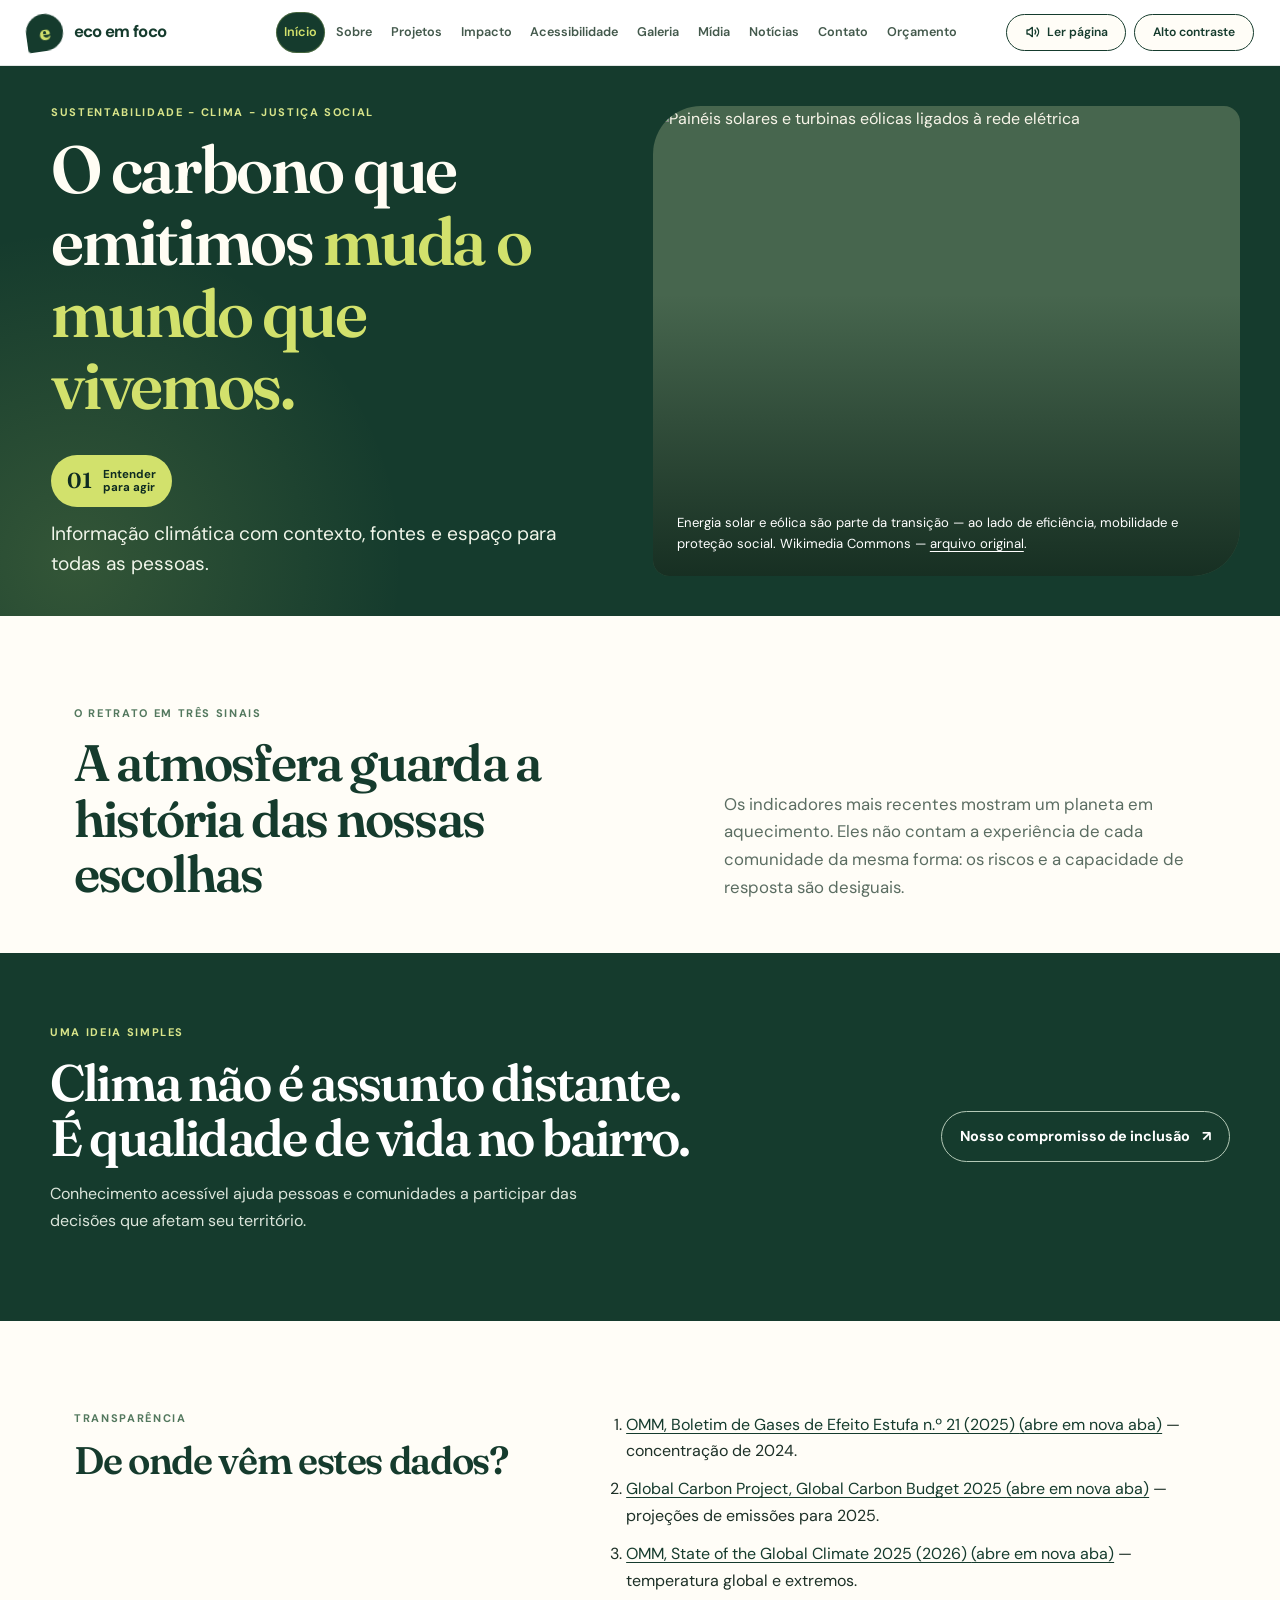
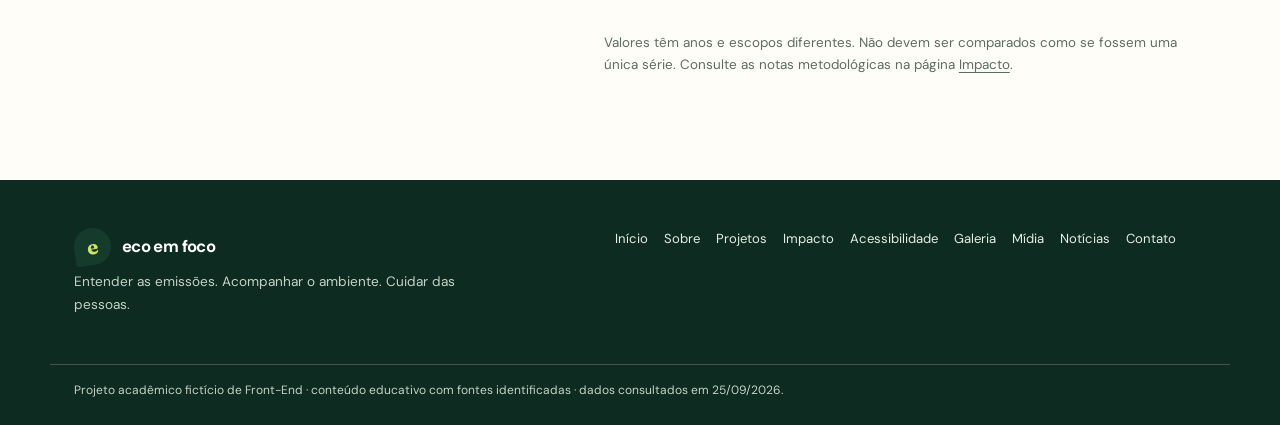
==== commit 7566cc1f: "adicionado acessibilidade em libras" ====
--- a/index.html
+++ b/index.html
@@ -43,7 +43,12 @@
             <path d="M15 9a5 5 0 0 1 0 6" />
             <path d="M18 6a9 9 0 0 1 0 12" />
           </svg><span class="read-label">Ler página</span></button>
-        <button type="button" data-contrast aria-pressed="false"><svg class="contrast-icon" viewBox="0 0 24 24" fill="none" stroke="currentColor" stroke-width="2" stroke-linecap="round" stroke-linejoin="round" aria-hidden="true" focusable="false"><circle cx="12" cy="12" r="9"/><path d="M12 3a9 9 0 0 0 0 18V3Z" fill="currentColor" stroke="none"/></svg><span class="contrast-label">Alto contraste</span></button>
+        <button type="button" data-contrast aria-pressed="false"><svg class="contrast-icon" viewBox="0 0 24 24"
+            fill="none" stroke="currentColor" stroke-width="2" stroke-linecap="round" stroke-linejoin="round"
+            aria-hidden="true" focusable="false">
+            <circle cx="12" cy="12" r="9" />
+            <path d="M12 3a9 9 0 0 0 0 18V3Z" fill="currentColor" stroke="none" />
+          </svg><span class="contrast-label">Alto contraste</span></button>
       </div>
     </div>
   </header>
@@ -57,8 +62,12 @@
           O carbono que emitimos <em>muda o mundo que vivemos.</em>
         </h1>
 
+        <p class="hero-stamp">
+          <span aria-hidden="true">01</span><span>Entender<br />para agir</span>
+        </p>
+
         <p class="hero-note">
-          informação climática com contexto, fontes e espaço para todas as
+          Informação climática com contexto, fontes e espaço para todas as
           pessoas.
         </p>
       </div>
@@ -74,9 +83,6 @@
         </figcaption>
       </figure>
 
-      <p class="hero-stamp">
-        <span aria-hidden="true">01</span><span>entender<br />para agir</span>
-      </p>
     </section>
     <section class="section intro-grid" aria-labelledby="intro-title">
       <div>
@@ -168,6 +174,7 @@
     </div>
   </footer>
   <script src="js/acessibilidade.js" defer></script>
+  <script src="https://vlibras.gov.br/app/vlibras-plugin.js" defer></script>
 </body>
 
 </html>
--- a/css/styles.css
+++ b/css/styles.css
@@ -9,7 +9,7 @@
   Aqui definimos a paleta de cores e os tipos usados no projeto.
   O tema é verde e terracota, com sensação de natureza, clima e acolhimento.
 */
-@import url('https://fonts.googleapis.com/css2?family=DM+Sans:wght@400;500;600;700&family=Fraunces:opsz,wght@9..144,500;9..144,600;9..144,700&display=swap');
+@import url("https://fonts.googleapis.com/css2?family=DM+Sans:wght@400;500;600;700&family=Fraunces:opsz,wght@9..144,500;9..144,600;9..144,700&display=swap");
 
 :root {
   --forest: #153b2d;
@@ -23,10 +23,10 @@
   --lime: #d2e16c;
   --rust: #b95d3f;
   --line: #d5ddcf;
-  --serif: 'Fraunces', Georgia, serif;
-  --sans: 'DM Sans', Arial, sans-serif;
+  --serif: "Fraunces", Georgia, serif;
+  --sans: "DM Sans", Arial, sans-serif;
   --content: 1180px;
-  --ease: cubic-bezier(.23, 1, .32, 1);
+  --ease: cubic-bezier(0.23, 1, 0.32, 1);
 }
 
 /*
@@ -62,7 +62,7 @@
 
 a {
   color: inherit;
-  text-underline-offset: .2em;
+  text-underline-offset: 0.2em;
 }
 
 button,
@@ -103,7 +103,7 @@
   z-index: 100;
   background: var(--lime);
   color: var(--forest-deep);
-  padding: .8rem 1rem;
+  padding: 0.8rem 1rem;
   font-weight: 700;
 }
 
@@ -128,7 +128,7 @@
   max-width: var(--content);
   margin: auto;
   /* O padding cria espaço entre o conteúdo e as bordas do cabeçalho. */
-  padding: .75rem 1.5rem;
+  padding: 0.75rem 1.5rem;
   /* O display flex coloca a marca e o menu na mesma linha. */
   display: flex;
   /* align-items center alinha os elementos pelo centro vertical. */
@@ -143,13 +143,13 @@
   display: inline-flex;
   align-items: center;
   /* gap cria distância entre o símbolo e o nome do site. */
-  gap: .7rem;
+  gap: 0.7rem;
   /* margin-right auto empurra o menu para o lado direito. */
   margin-right: auto;
   text-decoration: none;
   color: var(--forest);
   font-weight: 700;
-  letter-spacing: -.04em;
+  letter-spacing: -0.04em;
 }
 
 .brand-mark {
@@ -173,19 +173,22 @@
   display: flex;
   align-items: center;
   /* gap controla o pequeno espaço entre cada link. */
-  gap: .18rem;
+  gap: 0.18rem;
 }
 
 .main-nav a {
   /* padding aumenta a área clicável do link. */
-  padding: .62rem .72rem;
+  padding: 0.62rem 0.72rem;
   /* Um valor grande deixa as bordas do link arredondadas. */
   border-radius: 99px;
   color: #43594c;
   text-decoration: none;
-  font-size: .79rem;
+  font-size: 0.79rem;
   font-weight: 600;
-  transition: background .18s var(--ease), color .18s var(--ease), box-shadow .18s var(--ease);
+  transition:
+    background 0.18s var(--ease),
+    color 0.18s var(--ease),
+    box-shadow 0.18s var(--ease);
 }
 
 .main-nav a:hover {
@@ -196,7 +199,7 @@
 .main-nav a[aria-current="page"] {
   background: var(--forest);
   color: var(--lime);
-  box-shadow: inset 0 0 0 1px rgba(210, 225, 108, .25);
+  box-shadow: inset 0 0 0 1px rgba(210, 225, 108, 0.25);
 }
 
 .main-nav a[aria-current="page"]:hover {
@@ -208,7 +211,7 @@
   display: none;
   border: 1px solid var(--line);
   border-radius: 99px;
-  padding: .58rem .85rem;
+  padding: 0.58rem 0.85rem;
   background: var(--paper);
   color: var(--forest);
   font-weight: 700;
@@ -229,11 +232,11 @@
 }
 
 .eyebrow {
-  margin: 0 0 .85rem;
+  margin: 0 0 0.85rem;
   color: #d9e58a;
-  font-size: .69rem;
+  font-size: 0.69rem;
   font-weight: 700;
-  letter-spacing: .15em;
+  letter-spacing: 0.15em;
   text-transform: uppercase;
 }
 
@@ -247,33 +250,33 @@
   font-family: var(--serif);
   font-weight: 600;
   line-height: 1.08;
-  letter-spacing: -.035em;
+  letter-spacing: -0.035em;
   color: var(--forest);
 }
 
 h1 {
   font-size: clamp(2.8rem, 6.1vw, 5.4rem);
   max-width: 16ch;
-  margin: .2rem 0 1.3rem;
+  margin: 0.2rem 0 1.3rem;
 }
 
 h2 {
   font-size: clamp(2rem, 4vw, 3.2rem);
-  margin: .25rem 0 1rem;
+  margin: 0.25rem 0 1rem;
 }
 
 h3 {
   font-size: 1.45rem;
-  margin: .3rem 0 .7rem;
+  margin: 0.3rem 0 0.7rem;
 }
 
 p {
-  margin: .4rem 0 1rem;
+  margin: 0.4rem 0 1rem;
 }
 
 .small-note {
   color: var(--muted);
-  font-size: .84rem;
+  font-size: 0.84rem;
 }
 
 .section {
@@ -286,7 +289,11 @@
   max-width: var(--content);
   margin: auto;
   padding: 5.2rem 1.5rem 3.2rem;
-  background: radial-gradient(ellipse at 88% 12%, rgba(210, 225, 108, .28), transparent 34%);
+  background: radial-gradient(
+    ellipse at 88% 12%,
+    rgba(210, 225, 108, 0.28),
+    transparent 34%
+  );
 }
 
 .page-hero h1 {
@@ -310,9 +317,9 @@
   overflow: hidden;
   /* O grid divide o hero em uma área de texto e outra de imagem. */
   display: grid;
-  grid-template-columns: 1.02fr .98fr;
+  grid-template-columns: 1.02fr 0.98fr;
   /* min-height evita que o bloco fique baixo demais em telas grandes. */
-  min-height: 590px;
+  max-height: 550px;
   background: var(--forest);
   color: #f8f5e9;
 }
@@ -321,7 +328,11 @@
   content: "";
   position: absolute;
   inset: 0 52% 0 0;
-  background: radial-gradient(circle at 12% 90%, rgba(210, 225, 108, .16), transparent 45%);
+  background: radial-gradient(
+    circle at 12% 90%,
+    rgba(210, 225, 108, 0.16),
+    transparent 45%
+  );
   pointer-events: none;
 }
 
@@ -330,13 +341,22 @@
   z-index: 1;
   align-self: center;
   max-width: 760px;
-  padding: 5rem max(2rem, calc((100vw - var(--content)) / 2)) 5rem max(1.5rem, calc((100vw - var(--content)) / 2));
+  padding: 5rem max(2rem, calc((100vw - var(--content)) / 2)) 5rem
+    max(1.5rem, calc((100vw - var(--content)) / 2));
+}
+
+.hero-title {
+  position: relative;
+  z-index: 1;
+  align-self: center;
+  min-width: 0;
+  padding: 1.5rem clamp(1.25rem, 4vw, 4rem);
 }
 
 .hero h1 {
   color: #fffdf4;
-  max-width: 11ch;
-  font-size: clamp(3rem, 6vw, 5.6rem);
+  max-width: 13ch;
+  font-size: clamp(3rem, 5.2vw, 5rem);
 }
 
 .hero h1 em {
@@ -359,8 +379,11 @@
 }
 
 .hero-note {
-  color: #becfc0;
-  font-size: .82rem;
+  max-width: 46ch;
+  margin: 0;
+  color: #f0f5e9;
+  font-size: clamp(1.125rem, 1.5vw, 1.4rem);
+  line-height: 1.55;
 }
 
 .hero-photo {
@@ -376,7 +399,7 @@
   content: "";
   position: absolute;
   inset: 40% 0 0;
-  background: linear-gradient(transparent, rgba(7, 29, 20, .75));
+  background: linear-gradient(transparent, rgba(7, 29, 20, 0.75));
 }
 
 .hero-photo img {
@@ -394,24 +417,21 @@
   right: 1.5rem;
   bottom: 1.3rem;
   color: white;
-  font-size: .82rem;
+  font-size: 0.82rem;
 }
 
 .hero-stamp {
-  position: absolute;
-  right: 47%;
-  bottom: 2rem;
-  z-index: 2;
-  display: flex;
+  display: inline-flex;
   align-items: center;
-  gap: .65rem;
-  padding: .8rem 1rem;
+  gap: 0.65rem;
+  padding: 0.8rem 1rem;
   background: var(--lime);
   color: var(--forest-deep);
   border-radius: 999px;
-  font-size: .72rem;
+  font-size: 0.72rem;
   font-weight: 700;
   line-height: 1.15;
+  margin: 0.75rem 0 0.75rem;
 }
 
 .hero-stamp span:first-child {
@@ -427,20 +447,23 @@
   display: inline-flex;
   align-items: center;
   justify-content: center;
-  gap: .7rem;
+  gap: 0.7rem;
   min-height: 48px;
-  padding: .78rem 1.15rem;
+  padding: 0.78rem 1.15rem;
   border: 1px solid transparent;
   border-radius: 99px;
-  font-size: .9rem;
+  font-size: 0.9rem;
   font-weight: 700;
   text-decoration: none;
   cursor: pointer;
-  transition: transform .16s var(--ease), background .18s var(--ease), color .18s var(--ease);
+  transition:
+    transform 0.16s var(--ease),
+    background 0.18s var(--ease),
+    color 0.18s var(--ease);
 }
 
 .button:active {
-  transform: scale(.97);
+  transform: scale(0.97);
 }
 
 .button-light {
@@ -468,7 +491,7 @@
 }
 
 .button-outline:hover {
-  background: rgba(255, 255, 255, .1);
+  background: rgba(255, 255, 255, 0.1);
 }
 
 .text-link {
@@ -482,7 +505,7 @@
 
 .arrow-link {
   display: inline-flex;
-  gap: .5rem;
+  gap: 0.5rem;
   color: var(--forest);
   font-weight: 700;
   text-decoration: none;
@@ -500,7 +523,7 @@
 */
 .intro-grid {
   display: grid;
-  grid-template-columns: 1fr .8fr;
+  grid-template-columns: 1fr 0.8fr;
   gap: 3rem;
   align-items: end;
   padding-bottom: 2.2rem;
@@ -541,9 +564,9 @@
 .metric-index {
   display: block;
   color: var(--leaf);
-  font-size: .68rem;
+  font-size: 0.68rem;
   font-weight: 700;
-  letter-spacing: .13em;
+  letter-spacing: 0.13em;
   text-transform: uppercase;
 }
 
@@ -553,10 +576,10 @@
 
 .metric-card strong {
   display: block;
-  margin: .8rem 0 .4rem;
+  margin: 0.8rem 0 0.4rem;
   color: var(--forest);
   font: 600 clamp(2.5rem, 4vw, 3.7rem)/1 var(--serif);
-  letter-spacing: -.05em;
+  letter-spacing: -0.05em;
 }
 
 .metric-card-accent strong {
@@ -564,14 +587,14 @@
 }
 
 .metric-card strong small {
-  font: 500 .36em var(--sans);
+  font: 500 0.36em var(--sans);
   letter-spacing: 0;
 }
 
 .metric-card p {
   max-width: 33ch;
   color: var(--muted);
-  font-size: .9rem;
+  font-size: 0.9rem;
 }
 
 .metric-card-accent p {
@@ -579,7 +602,7 @@
 }
 
 .metric-card > a {
-  font-size: .8rem;
+  font-size: 0.8rem;
   font-weight: 700;
   text-decoration: none;
 }
@@ -597,7 +620,7 @@
 */
 .split-callout {
   display: grid;
-  grid-template-columns: .28fr 1fr;
+  grid-template-columns: 0.28fr 1fr;
   gap: 2rem;
   align-items: start;
   padding-top: 4rem;
@@ -647,7 +670,7 @@
 
 .source-strip {
   display: grid;
-  grid-template-columns: .8fr 1fr;
+  grid-template-columns: 0.8fr 1fr;
   gap: 1rem 3rem;
 }
 
@@ -656,12 +679,12 @@
 }
 
 .source-list {
-  margin: .2rem 0;
+  margin: 0.2rem 0;
   padding-left: 1.4rem;
 }
 
 .source-list li {
-  margin: 0 0 .75rem;
+  margin: 0 0 0.75rem;
 }
 
 .source-list a {
@@ -680,7 +703,7 @@
 .about-layout,
 .two-column {
   display: grid;
-  grid-template-columns: .8fr 1fr;
+  grid-template-columns: 0.8fr 1fr;
   gap: 4rem;
   align-items: start;
 }
@@ -715,9 +738,9 @@
 
 .value-number {
   color: var(--rust);
-  font-size: .75rem;
+  font-size: 0.75rem;
   font-weight: 700;
-  letter-spacing: .12em;
+  letter-spacing: 0.12em;
 }
 
 .quote-panel {
@@ -736,7 +759,7 @@
 .quote-panel p {
   margin: 1.2rem 0 0;
   color: var(--muted);
-  font-size: .85rem;
+  font-size: 0.85rem;
 }
 
 .check-list {
@@ -746,7 +769,7 @@
 }
 
 .check-list li {
-  padding: .85rem 0 .85rem 2rem;
+  padding: 0.85rem 0 0.85rem 2rem;
   border-bottom: 1px solid var(--line);
   position: relative;
 }
@@ -796,9 +819,9 @@
 
 .project-tag {
   color: var(--leaf);
-  font-size: .68rem;
+  font-size: 0.68rem;
   font-weight: 700;
-  letter-spacing: .13em;
+  letter-spacing: 0.13em;
 }
 
 .project-feature .project-tag {
@@ -822,13 +845,13 @@
 .impact-label {
   margin-top: 1.2rem;
   padding-top: 1rem;
-  border-top: 1px solid rgba(21, 59, 45, .2);
+  border-top: 1px solid rgba(21, 59, 45, 0.2);
   font-weight: 600;
-  font-size: .88rem;
+  font-size: 0.88rem;
 }
 
 .project-feature .impact-label {
-  border-color: rgba(255, 255, 255, .25);
+  border-color: rgba(255, 255, 255, 0.25);
 }
 
 .action-note {
@@ -866,14 +889,14 @@
 }
 
 .data-note p {
-  margin: .3rem 0 0;
+  margin: 0.3rem 0 0;
   color: #55483e;
 }
 
 .table-wrap {
   overflow-x: auto;
   border: 1px solid var(--line);
-  border-radius: .9rem;
+  border-radius: 0.9rem;
   background: white;
 }
 
@@ -901,8 +924,8 @@
 thead th {
   background: var(--forest);
   color: white;
-  font-size: .78rem;
-  letter-spacing: .04em;
+  font-size: 0.78rem;
+  letter-spacing: 0.04em;
 }
 
 tbody th {
@@ -913,7 +936,7 @@
 
 td {
   color: #42564a;
-  font-size: .9rem;
+  font-size: 0.9rem;
 }
 
 td a {
@@ -923,7 +946,7 @@
 
 .impact-context {
   display: grid;
-  grid-template-columns: .8fr 1fr;
+  grid-template-columns: 0.8fr 1fr;
   gap: 4rem;
 }
 
@@ -949,12 +972,12 @@
 .method-grid article {
   padding: 1.25rem;
   background: var(--mist);
-  border-radius: .9rem;
+  border-radius: 0.9rem;
 }
 
 .method-grid p {
   color: var(--muted);
-  font-size: .9rem;
+  font-size: 0.9rem;
 }
 
 /*
@@ -964,7 +987,7 @@
 */
 .access-intro {
   display: grid;
-  grid-template-columns: .5fr 1fr;
+  grid-template-columns: 0.5fr 1fr;
   align-items: center;
   gap: 3rem;
 }
@@ -998,7 +1021,7 @@
 
 .access-grid p {
   color: var(--muted);
-  font-size: .9rem;
+  font-size: 0.9rem;
 }
 
 .access-icon {
@@ -1018,7 +1041,7 @@
 }
 
 .access-next li {
-  padding: .35rem 0;
+  padding: 0.35rem 0;
 }
 
 /*
@@ -1044,7 +1067,7 @@
   width: 100%;
   height: 340px;
   object-fit: cover;
-  transition: transform .5s var(--ease);
+  transition: transform 0.5s var(--ease);
 }
 
 .gallery-item:hover img {
@@ -1061,7 +1084,7 @@
 
 .gallery-item figcaption {
   display: grid;
-  gap: .3rem;
+  gap: 0.3rem;
   padding: 1rem 1.2rem;
 }
 
@@ -1071,7 +1094,7 @@
 
 .gallery-item figcaption span {
   color: var(--muted);
-  font-size: .8rem;
+  font-size: 0.8rem;
 }
 
 .gallery-note {
@@ -1105,7 +1128,7 @@
   aspect-ratio: 16 / 9;
   object-fit: contain;
   background: #17231e;
-  border-radius: .65rem;
+  border-radius: 0.65rem;
 }
 
 .media-card audio {
@@ -1114,27 +1137,46 @@
 }
 
 .transcript {
-  padding: .9rem 1rem;
-  background: rgba(255, 255, 255, .72);
-  border-radius: .6rem;
-  font-size: .88rem;
+  padding: 0.9rem 1rem;
+  background: rgba(255, 255, 255, 0.72);
+  border-radius: 0.6rem;
+  font-size: 0.88rem;
 }
 
 .credit-line {
-  font-size: .78rem;
+  font-size: 0.78rem;
   color: var(--muted);
 }
 
 .embed-section {
-  border: #aca544;
-  display: grid;
-  grid-template-columns: .85fr 1.15fr;
-  gap: 3rem;
-  align-items: center;
+  display: grid;
+  grid-template-columns: minmax(0, 1fr);
+  justify-items: center;
+}
+
+.embed-section > div {
+  width: min(100%, 800px);
+  text-align: center;
 }
 
 .embed-section h2 {
-  font-size: 2.3rem;
+  max-width: 22ch;
+  margin-inline: auto;
+  font-size: clamp(2rem, 4vw, 2.7rem);
+}
+
+.embed-section p:not(.eyebrow) {
+  max-width: 58ch;
+  margin: 1rem auto 1.5rem;
+  font-size: 1.1rem;
+}
+
+.embed-section iframe {
+  display: block;
+  width: 100%;
+  height: auto;
+  aspect-ratio: 16 / 9;
+  border: 0;
 }
 
 .video-frame {
@@ -1170,7 +1212,7 @@
 .news-date {
   display: grid;
   align-content: start;
-  gap: .2rem;
+  gap: 0.2rem;
   color: var(--rust);
 }
 
@@ -1179,9 +1221,9 @@
 }
 
 .news-date span:last-child {
-  font-size: .65rem;
+  font-size: 0.65rem;
   font-weight: 700;
-  letter-spacing: .12em;
+  letter-spacing: 0.12em;
 }
 
 .news-card h2 {
@@ -1200,7 +1242,7 @@
 }
 
 .news-card .small-note {
-  font-size: .8rem;
+  font-size: 0.8rem;
 }
 
 .news-footer {
@@ -1209,7 +1251,7 @@
 
 .contact-layout {
   display: grid;
-  grid-template-columns: .7fr 1.3fr;
+  grid-template-columns: 0.7fr 1.3fr;
   gap: 4rem;
   padding-top: 1rem;
   align-items: start;
@@ -1233,7 +1275,7 @@
   margin-top: 2.5rem;
   padding: 1rem;
   background: var(--mist);
-  border-radius: .8rem;
+  border-radius: 0.8rem;
 }
 
 .team-note h3 {
@@ -1254,13 +1296,13 @@
 
 .form-field {
   display: grid;
-  gap: .4rem;
+  gap: 0.4rem;
   margin-bottom: 1rem;
 }
 
 .form-field label,
 .form-consent label {
-  font-size: .85rem;
+  font-size: 0.85rem;
   font-weight: 700;
   color: var(--forest);
 }
@@ -1270,9 +1312,9 @@
 textarea {
   width: 100%;
   min-height: 48px;
-  padding: .7rem .8rem;
+  padding: 0.7rem 0.8rem;
   border: 1px solid #9aaa9a;
-  border-radius: .45rem;
+  border-radius: 0.45rem;
   background: white;
   color: var(--ink);
 }
@@ -1283,22 +1325,22 @@
 }
 
 .form-field small {
-  font-size: .75rem;
+  font-size: 0.75rem;
   color: var(--muted);
 }
 
 .form-consent {
   display: flex;
   align-items: flex-start;
-  gap: .7rem;
-  margin: .6rem 0 1.1rem;
+  gap: 0.7rem;
+  margin: 0.6rem 0 1.1rem;
 }
 
 .form-consent input {
   width: 1.2rem;
   min-width: 1.2rem;
   min-height: 1.2rem;
-  margin: .15rem 0;
+  margin: 0.15rem 0;
 }
 
 .form-consent label {
@@ -1308,7 +1350,7 @@
 
 .form-feedback {
   min-height: 1.6rem;
-  margin: .8rem 0 0;
+  margin: 0.8rem 0 0;
   color: var(--forest);
   font-weight: 700;
 }
@@ -1353,7 +1395,7 @@
 }
 
 .budget-sources li {
-  margin: .5rem 0;
+  margin: 0.5rem 0;
 }
 
 .budget-sources a {
@@ -1361,9 +1403,9 @@
 }
 
 code {
-  padding: .12rem .32rem;
+  padding: 0.12rem 0.32rem;
   background: #ebeee6;
-  border-radius: .25rem;
+  border-radius: 0.25rem;
 }
 
 /*
@@ -1392,19 +1434,19 @@
 .footer-inner p {
   max-width: 46ch;
   color: #c5d2c5;
-  font-size: .85rem;
+  font-size: 0.85rem;
 }
 
 .footer-links {
   display: flex;
   flex-wrap: wrap;
   align-content: start;
-  gap: .4rem 1rem;
+  gap: 0.4rem 1rem;
 }
 
 .footer-links a {
   color: #e6ede5;
-  font-size: .82rem;
+  font-size: 0.82rem;
   text-decoration: none;
 }
 
@@ -1416,9 +1458,9 @@
   max-width: var(--content);
   margin: auto;
   padding: 1rem 1.5rem 1.5rem;
-  border-top: 1px solid rgba(255, 255, 255, .2);
+  border-top: 1px solid rgba(255, 255, 255, 0.2);
   color: #c5d2c5;
-  font-size: .75rem;
+  font-size: 0.75rem;
 }
 
 /*
@@ -1432,12 +1474,12 @@
   }
 
   .main-nav a {
-    padding: .55rem .48rem;
-    font-size: .7rem;
+    padding: 0.55rem 0.48rem;
+    font-size: 0.7rem;
   }
 
   .hero {
-    grid-template-columns: 1fr .8fr;
+    grid-template-columns: 1fr 0.8fr;
   }
 
   .hero-copy {
@@ -1449,10 +1491,6 @@
     margin-right: 1.5rem;
   }
 
-  .hero-stamp {
-    right: 44%;
-  }
-
   .section {
     padding-top: 4.2rem;
     padding-bottom: 4.2rem;
@@ -1461,7 +1499,7 @@
 
 @media (max-width: 700px) {
   .header-inner {
-    padding: .7rem 1rem;
+    padding: 0.7rem 1rem;
   }
 
   .nav-toggle {
@@ -1479,17 +1517,17 @@
     left: 0;
     right: 0;
     /* Cria espaço interno para os links não ficarem encostados nas bordas. */
-    padding: .7rem 1rem 1rem;
+    padding: 0.7rem 1rem 1rem;
     /* Usa a cor de fundo clara definida nas variáveis do projeto. */
     background: var(--paper);
     /* Cria uma linha para separar o menu do restante da página. */
     border-bottom: 1px solid var(--line);
     /* Adiciona uma sombra leve para destacar o menu sobre o conteúdo. */
-    box-shadow: 0 14px 28px rgba(14, 43, 33, .1);
+    box-shadow: 0 14px 28px rgba(14, 43, 33, 0.1);
     /* Divide os links em duas colunas quando o menu aparece. */
     grid-template-columns: repeat(2, 1fr);
     /* Define o espaço entre as linhas e as colunas do grid. */
-    gap: .25rem;
+    gap: 0.25rem;
   }
 
   .main-nav.is-open {
@@ -1497,9 +1535,9 @@
   }
 
   .main-nav a {
-    padding: .75rem;
-    border-radius: .45rem;
-    font-size: .88rem;
+    padding: 0.75rem;
+    border-radius: 0.45rem;
+    font-size: 0.88rem;
   }
 
   .container {
@@ -1511,7 +1549,6 @@
   .hero {
     grid-template-columns: 1fr;
     min-height: unset;
-
   }
 
   .hero-copy {
@@ -1525,12 +1562,7 @@
   .hero-photo {
     min-height: 300px;
     margin: 0 1rem 1rem;
-    border-radius: 2rem .8rem 2rem .8rem;
-  }
-
-  .hero-stamp {
-    right: 1.2rem;
-    bottom: 1.4rem;
+    border-radius: 2rem 0.8rem 2rem 0.8rem;
   }
 
   .intro-grid,
@@ -1564,7 +1596,7 @@
 
   .source-strip {
     grid-template-columns: 1fr;
-    gap: .5rem;
+    gap: 0.5rem;
   }
 
   .source-strip .small-note {
@@ -1651,9 +1683,9 @@
   *,
   *::before,
   *::after {
-    animation-duration: .01ms !important;
+    animation-duration: 0.01ms !important;
     animation-iteration-count: 1 !important;
-    transition-duration: .01ms !important;
+    transition-duration: 0.01ms !important;
     scroll-behavior: auto !important;
   }
 }
@@ -1694,7 +1726,7 @@
     align-items: center;
     border: 1px solid var(--line);
     border-radius: 99px;
-    padding: .58rem .85rem;
+    padding: 0.58rem 0.85rem;
     background: var(--paper);
     color: var(--forest);
     font-weight: 700;
@@ -1707,7 +1739,7 @@
 
   .mobile-nav > .main-nav {
     display: none;
-    top: calc(100% + .5rem);
+    top: calc(100% + 0.5rem);
     left: auto;
     right: 0;
     width: min(23rem, calc(100vw - 2rem));
@@ -1729,20 +1761,41 @@
   padding: 0;
 }
 
-.header-inner { max-width: none; gap: 1rem; padding-inline: clamp(1rem, 2vw, 2rem); }
-.brand { flex-shrink: 0; margin-right: 0; white-space: nowrap; }
-.mobile-nav { min-width: 0; margin-left: auto; }
-.mobile-nav > .main-nav { flex-wrap: nowrap; }
-.main-nav a { padding-inline: .5rem; white-space: nowrap; }
-.accessibility-controls { display: flex; gap: .5rem; flex-shrink: 0; margin-left: clamp(.5rem, 2vw, 2rem); }
+.header-inner {
+  max-width: none;
+  gap: 1rem;
+  padding-inline: clamp(1rem, 2vw, 2rem);
+}
+.brand {
+  flex-shrink: 0;
+  margin-right: 0;
+  white-space: nowrap;
+}
+.mobile-nav {
+  min-width: 0;
+  margin-left: auto;
+}
+.mobile-nav > .main-nav {
+  flex-wrap: nowrap;
+}
+.main-nav a {
+  padding-inline: 0.5rem;
+  white-space: nowrap;
+}
+.accessibility-controls {
+  display: flex;
+  gap: 0.5rem;
+  flex-shrink: 0;
+  margin-left: clamp(0.5rem, 2vw, 2rem);
+}
 .accessibility-controls button {
   border: 1px solid var(--forest);
   border-radius: 99px;
   min-width: 7.5rem;
-  padding: .6rem .7rem;
+  padding: 0.6rem 0.7rem;
   background: var(--paper);
   color: var(--forest);
-  font: 600 .76rem var(--sans);
+  font: 600 0.76rem var(--sans);
   cursor: pointer;
   white-space: nowrap;
 }
@@ -1750,54 +1803,133 @@
   display: inline-flex;
   align-items: center;
   justify-content: center;
-  gap: .4rem;
-}
-.audio-icon, .contrast-icon { width: 1rem; height: 1rem; flex: none; }
-.contrast-icon { display: none; }
-.accessibility-controls button:hover,
-.accessibility-controls button[aria-pressed="true"] { background: var(--forest); color: #fff; }
-.accessibility-controls button:focus-visible { outline: 3px solid #a25c00; outline-offset: 2px; }
-.accessibility-controls button:disabled { opacity: .55; cursor: not-allowed; }
+  gap: 0.4rem;
+}
+.audio-icon,
+.contrast-icon {
+  width: 1rem;
+  height: 1rem;
+  flex: none;
+}
+.accessibility-controls [data-read-page][aria-pressed="true"] .audio-icon {
+  display: none;
+}
+.accessibility-controls [data-read-page][aria-pressed="true"]::before {
+  content: "";
+  display: block;
+  width: 0.8rem;
+  height: 0.8rem;
+  border-radius: 0.1rem;
+  background: currentColor;
+}
+.contrast-icon {
+  display: none;
+}
+.accessibility-controls button[aria-pressed="true"] {
+  background: var(--forest);
+  color: #fff;
+}
+@media (hover: hover) and (pointer: fine) {
+  .accessibility-controls button:hover {
+    background: var(--forest);
+    color: #fff;
+  }
+}
+.accessibility-controls button:focus-visible {
+  outline: 3px solid #a25c00;
+  outline-offset: 2px;
+}
+.accessibility-controls button:disabled {
+  opacity: 0.55;
+  cursor: not-allowed;
+}
 
 @media (max-width: 1150px) {
-  .header-inner { position: relative; }
+  .header-inner {
+    position: relative;
+  }
   .mobile-nav > summary {
     display: inline-flex;
     align-items: center;
     border: 1px solid var(--line);
     border-radius: 99px;
-    padding: .58rem .85rem;
+    padding: 0.58rem 0.85rem;
     background: var(--paper);
     color: var(--forest);
     font-weight: 700;
     list-style: none;
   }
-  .mobile-nav > summary::-webkit-details-marker { display: none; }
+  .mobile-nav > summary::-webkit-details-marker {
+    display: none;
+  }
   .mobile-nav > .main-nav {
     display: none;
     position: absolute;
-    top: calc(100% + .5rem);
+    top: calc(100% + 0.5rem);
     right: 1rem;
     left: auto;
     width: min(23rem, calc(100vw - 2rem));
-    padding: .7rem;
+    padding: 0.7rem;
     background: var(--paper);
     border: 1px solid var(--line);
-    border-radius: .7rem;
-    box-shadow: 0 14px 28px rgba(14, 43, 33, .1);
+    border-radius: 0.7rem;
+    box-shadow: 0 14px 28px rgba(14, 43, 33, 0.1);
     grid-template-columns: repeat(2, minmax(0, 1fr));
   }
-  .mobile-nav[open] > .main-nav { display: grid; }
+  .mobile-nav[open] > .main-nav {
+    display: grid;
+  }
 }
 @media (max-width: 700px) {
-  .header-inner { gap: .45rem; flex-wrap: nowrap; padding: .5rem .75rem; }
-  .brand { min-width: 0; }
-  .mobile-nav { margin-left: auto; }
-  .mobile-nav > summary { padding: .45rem .6rem; font-size: .8rem; white-space: nowrap; }
-  .accessibility-controls { width: auto; gap: .3rem; margin-left: 0; }
-  .accessibility-controls button { min-width: 2.5rem; width: 2.5rem; height: 2.5rem; padding: 0; }
-  .audio-icon, .contrast-icon { display: block; width: 1.2rem; height: 1.2rem; }
-  .read-label, .contrast-label {
+  .header-inner {
+    gap: 0.45rem;
+    flex-wrap: nowrap;
+    padding: 0.5rem 0.75rem;
+  }
+  .brand {
+    min-width: 0;
+  }
+  .mobile-nav {
+    margin-left: auto;
+    position: static;
+  }
+  .mobile-nav > summary {
+    padding: 0.45rem 0.6rem;
+    font-size: 0.8rem;
+    white-space: nowrap;
+  }
+  .mobile-nav > .main-nav {
+    top: calc(100% + 0.25rem);
+    left: 0.75rem;
+    right: 0.75rem;
+    width: auto;
+    max-height: calc(100vh - 5rem);
+    overflow-y: auto;
+    justify-content: stretch;
+  }
+  .mobile-nav > .main-nav a {
+    min-width: 0;
+    white-space: normal;
+  }
+  .accessibility-controls {
+    width: auto;
+    gap: 0.3rem;
+    margin-left: 0;
+  }
+  .accessibility-controls button {
+    min-width: 2.5rem;
+    width: 2.5rem;
+    height: 2.5rem;
+    padding: 0;
+  }
+  .audio-icon,
+  .contrast-icon {
+    display: block;
+    width: 1.2rem;
+    height: 1.2rem;
+  }
+  .read-label,
+  .contrast-label {
     position: absolute;
     width: 1px;
     height: 1px;
@@ -1810,27 +1942,72 @@
   }
 }
 @media (max-width: 360px) {
-  .brand-text { font-size: .9rem; }
-  .brand-mark { width: 2rem; height: 2rem; }
-  .header-inner { gap: .25rem; padding-inline: .5rem; }
+  .brand-text {
+    font-size: 0.9rem;
+  }
+  .brand-mark {
+    width: 2rem;
+    height: 2rem;
+  }
+  .header-inner {
+    gap: 0.25rem;
+    padding-inline: 0.5rem;
+  }
 }
 
 html.high-contrast,
-html.high-contrast body { background: #000 !important; color: #fff !important; }
-html.high-contrast :where(header, main, footer, section, article, aside, form, fieldset, div, nav, details, summary, p, h1, h2, h3, h4, h5, h6, span, label, li) {
+html.high-contrast body {
+  background: #000 !important;
+  color: #fff !important;
+}
+html.high-contrast
+  :where(
+    header,
+    main,
+    footer,
+    section,
+    article,
+    aside,
+    form,
+    fieldset,
+    div,
+    nav,
+    details,
+    summary,
+    p,
+    h1,
+    h2,
+    h3,
+    h4,
+    h5,
+    h6,
+    span,
+    label,
+    li
+  ) {
   background-color: #000 !important;
   color: #fff !important;
   border-color: #fff !important;
   box-shadow: none !important;
 }
-html.high-contrast :where(a, button) { color: #ffeb3b !important; border-color: #ffeb3b !important; }
-html.high-contrast :where(input, textarea, select, button) { background: #000 !important; color: #fff !important; border: 2px solid #fff !important; }
-html.high-contrast :where(a, button):focus-visible { outline: 3px solid #ffeb3b !important; outline-offset: 3px; }
+html.high-contrast :where(a, button) {
+  color: #ffeb3b !important;
+  border-color: #ffeb3b !important;
+}
+html.high-contrast :where(input, textarea, select, button) {
+  background: #000 !important;
+  color: #fff !important;
+  border: 2px solid #fff !important;
+}
+html.high-contrast :where(a, button):focus-visible {
+  outline: 3px solid #ffeb3b !important;
+  outline-offset: 3px;
+}
 
 .form-static-note,
 .media-static-note {
   color: var(--muted);
-  font-size: .9rem;
+  font-size: 0.9rem;
 }
 
 .media-placeholder {
@@ -1841,5 +2018,5 @@
   display: block;
   width: 100%;
   height: auto;
-  border-radius: .8rem;
-}
+  border-radius: 0.8rem;
+}
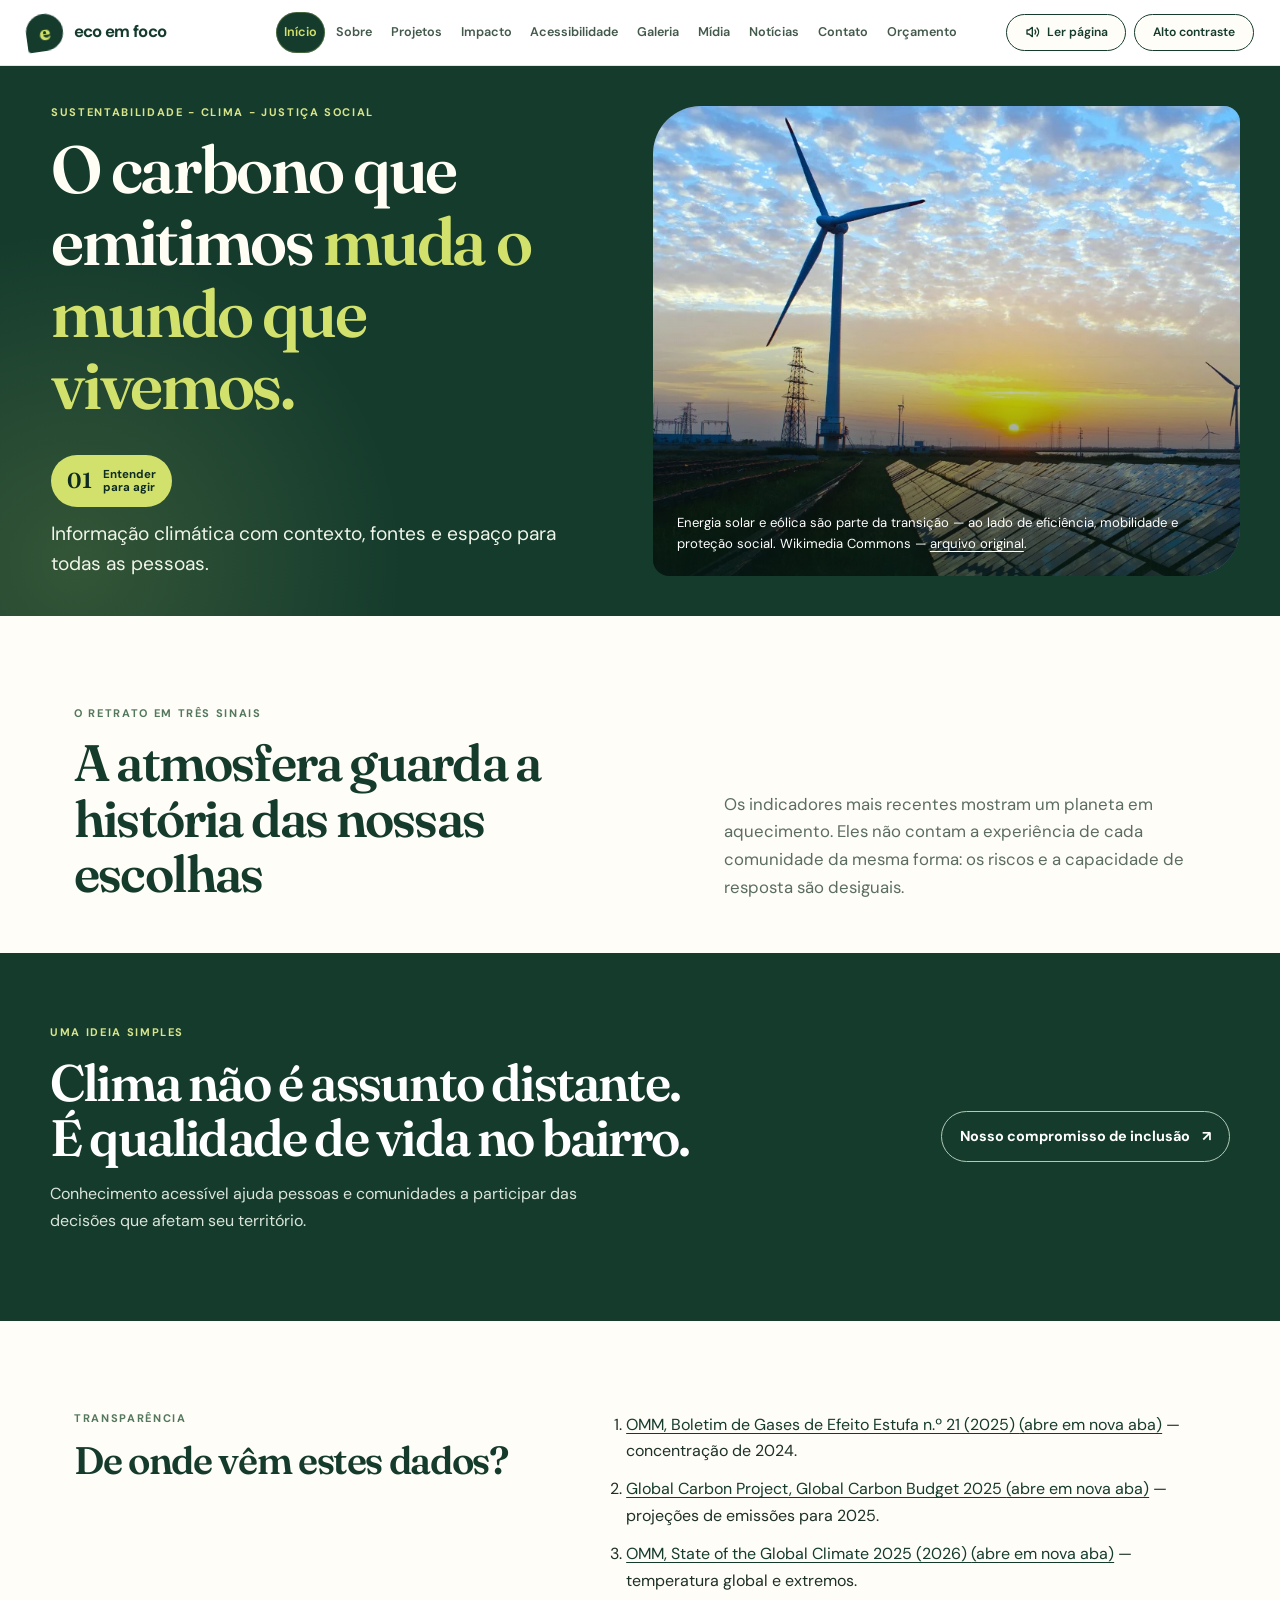
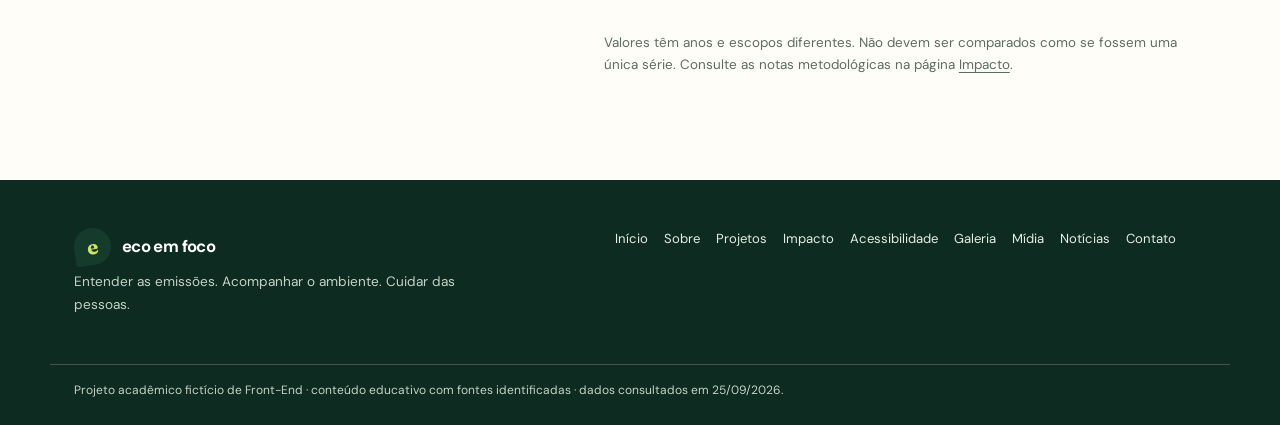
==== commit 4f047119: "Merge pull request #1 from Larycronx/fix/lighthouse-accessibility-image fix: corrige validação HTML " ====
--- a/index.html
+++ b/index.html
@@ -5,10 +5,25 @@
 
   <meta charset="utf-8" />
   <meta name="viewport" content="width=device-width, initial-scale=1" />
-  <meta name="description" content="Eco em Foco: educação sobre emissões de carbono, ambiente e impacto social." />
+  <meta name="description"
+    content="Entenda emissões de carbono, clima e justiça social com fontes e linguagem acessível." />
 
   <meta name="theme-color" content="#153b2d" />
   <title>Início | Eco em Foco</title>
+  <link rel="icon" type="image/svg+xml" href="assets/favicon.svg" />
+  <link rel="canonical" href="https://ecofoco.up.railway.app/" />
+  <meta name="robots" content="index, follow" />
+  <meta property="og:site_name" content="Eco em Foco" />
+
+  <meta property="og:title" content="Início | Eco em Foco" />
+  <meta property="og:description"
+    content="Entenda emissões de carbono, clima e justiça social com fontes e linguagem acessível." />
+  <meta property="og:url" content="https://ecofoco.up.railway.app/" />
+  <meta property="og:image" content="https://ecofoco.up.railway.app/assets/social-preview.png" />
+  <meta property="og:image:width" content="1200" />
+  <meta property="og:image:height" content="630" />
+  <meta property="og:image:type" content="image/png" />
+  <meta property="og:image:alt" content="Marca Eco em Foco e frase Entender para agir pelo clima" />
 
   <link rel="stylesheet" href="css/styles.css" />
 </head>
@@ -18,7 +33,7 @@
 
   <header class="site-header">
     <div class="header-inner">
-      <a class="brand" href="index.html" aria-label="Eco em Foco, página inicial"><span class="brand-mark"
+      <a class="brand" href="index.html"><span class="brand-mark"
           aria-hidden="true">e</span><span class="brand-text">eco em foco</span></a>
       <details class="mobile-nav" open>
         <summary aria-label="Abrir menu de navegação">Menu</summary>
@@ -73,8 +88,11 @@
       </div>
 
       <figure class="hero-photo">
-        <img src="https://commons.wikimedia.org/wiki/Special:FilePath/Renewable_Energy_on_the_Grid.jpg"
-          alt="Painéis solares e turbinas eólicas ligados à rede elétrica" width="886" height="621" />
+        <picture>
+          <source srcset="assets/renewable-energy-grid.webp" type="image/webp" />
+          <img src="https://commons.wikimedia.org/wiki/Special:FilePath/Renewable_Energy_on_the_Grid.jpg"
+            alt="Painéis solares e turbinas eólicas ligados à rede elétrica" width="886" height="621" />
+        </picture>
         <figcaption>
           Energia solar e eólica são parte da transição — ao lado de
           eficiência, mobilidade e proteção social.
@@ -149,7 +167,7 @@
   <footer class="site-footer">
     <div class="footer-inner">
       <div>
-        <a class="brand footer-brand" href="index.html" aria-label="Eco em Foco, página inicial"><span
+        <a class="brand footer-brand" href="index.html"><span
             class="brand-mark" aria-hidden="true">e</span><span class="brand-text">eco em foco</span></a>
         <p>
           Entender as emissões. Acompanhar o ambiente. Cuidar das pessoas.
--- a/css/styles.css
+++ b/css/styles.css
@@ -1549,6 +1549,7 @@
   .hero {
     grid-template-columns: 1fr;
     min-height: unset;
+    max-height: none;
   }
 
   .hero-copy {
